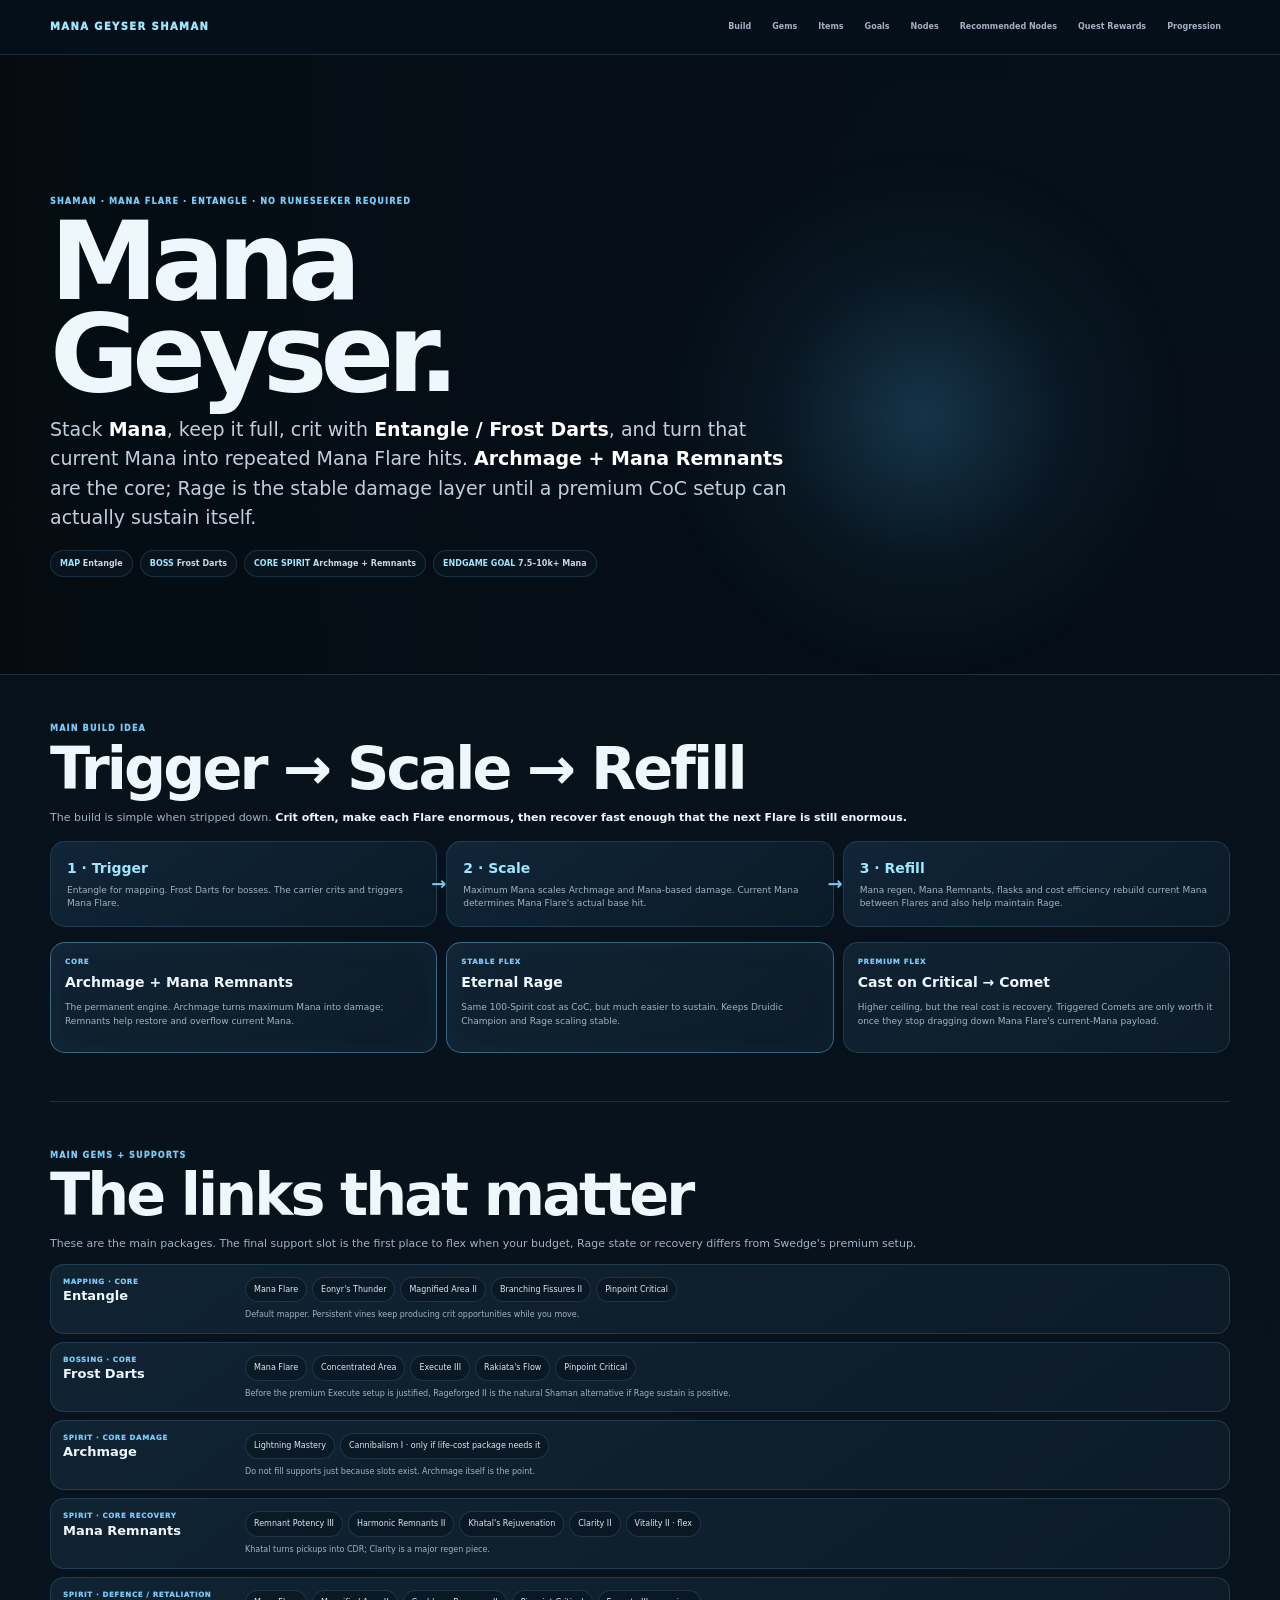
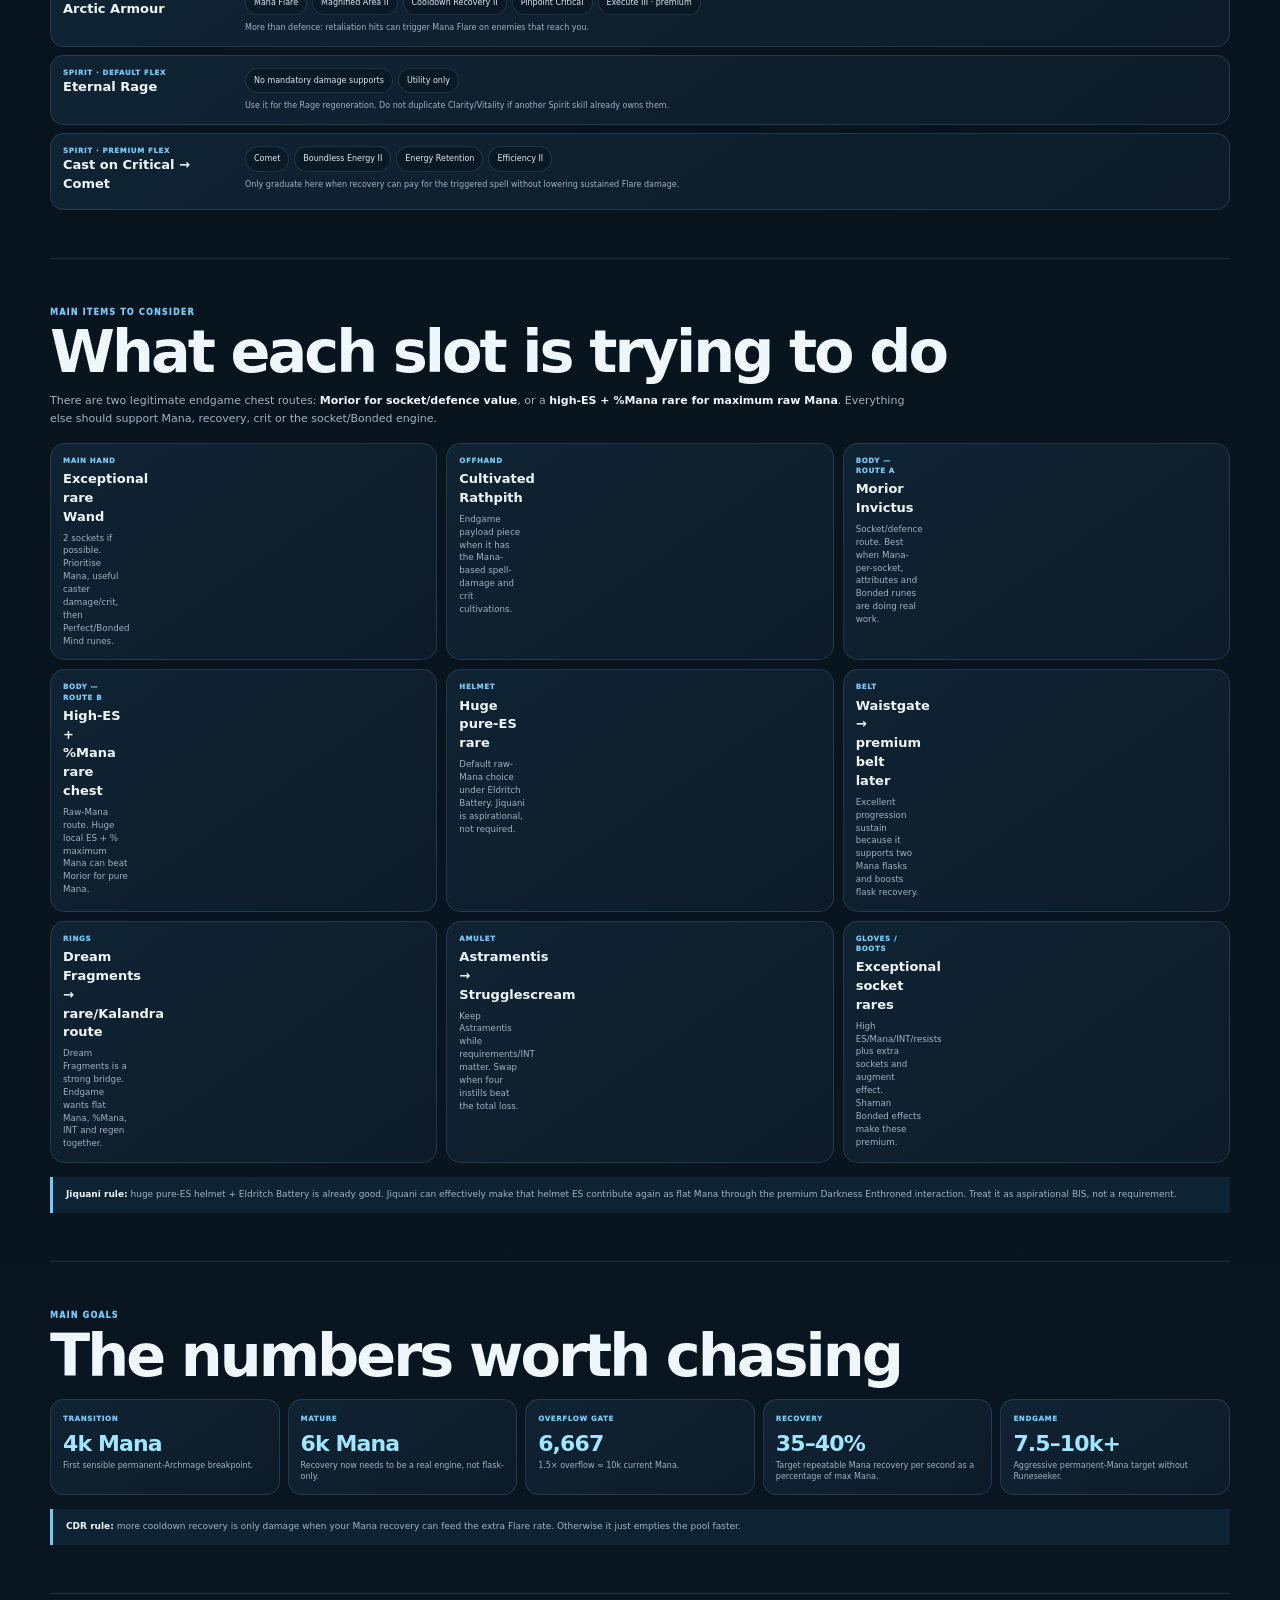
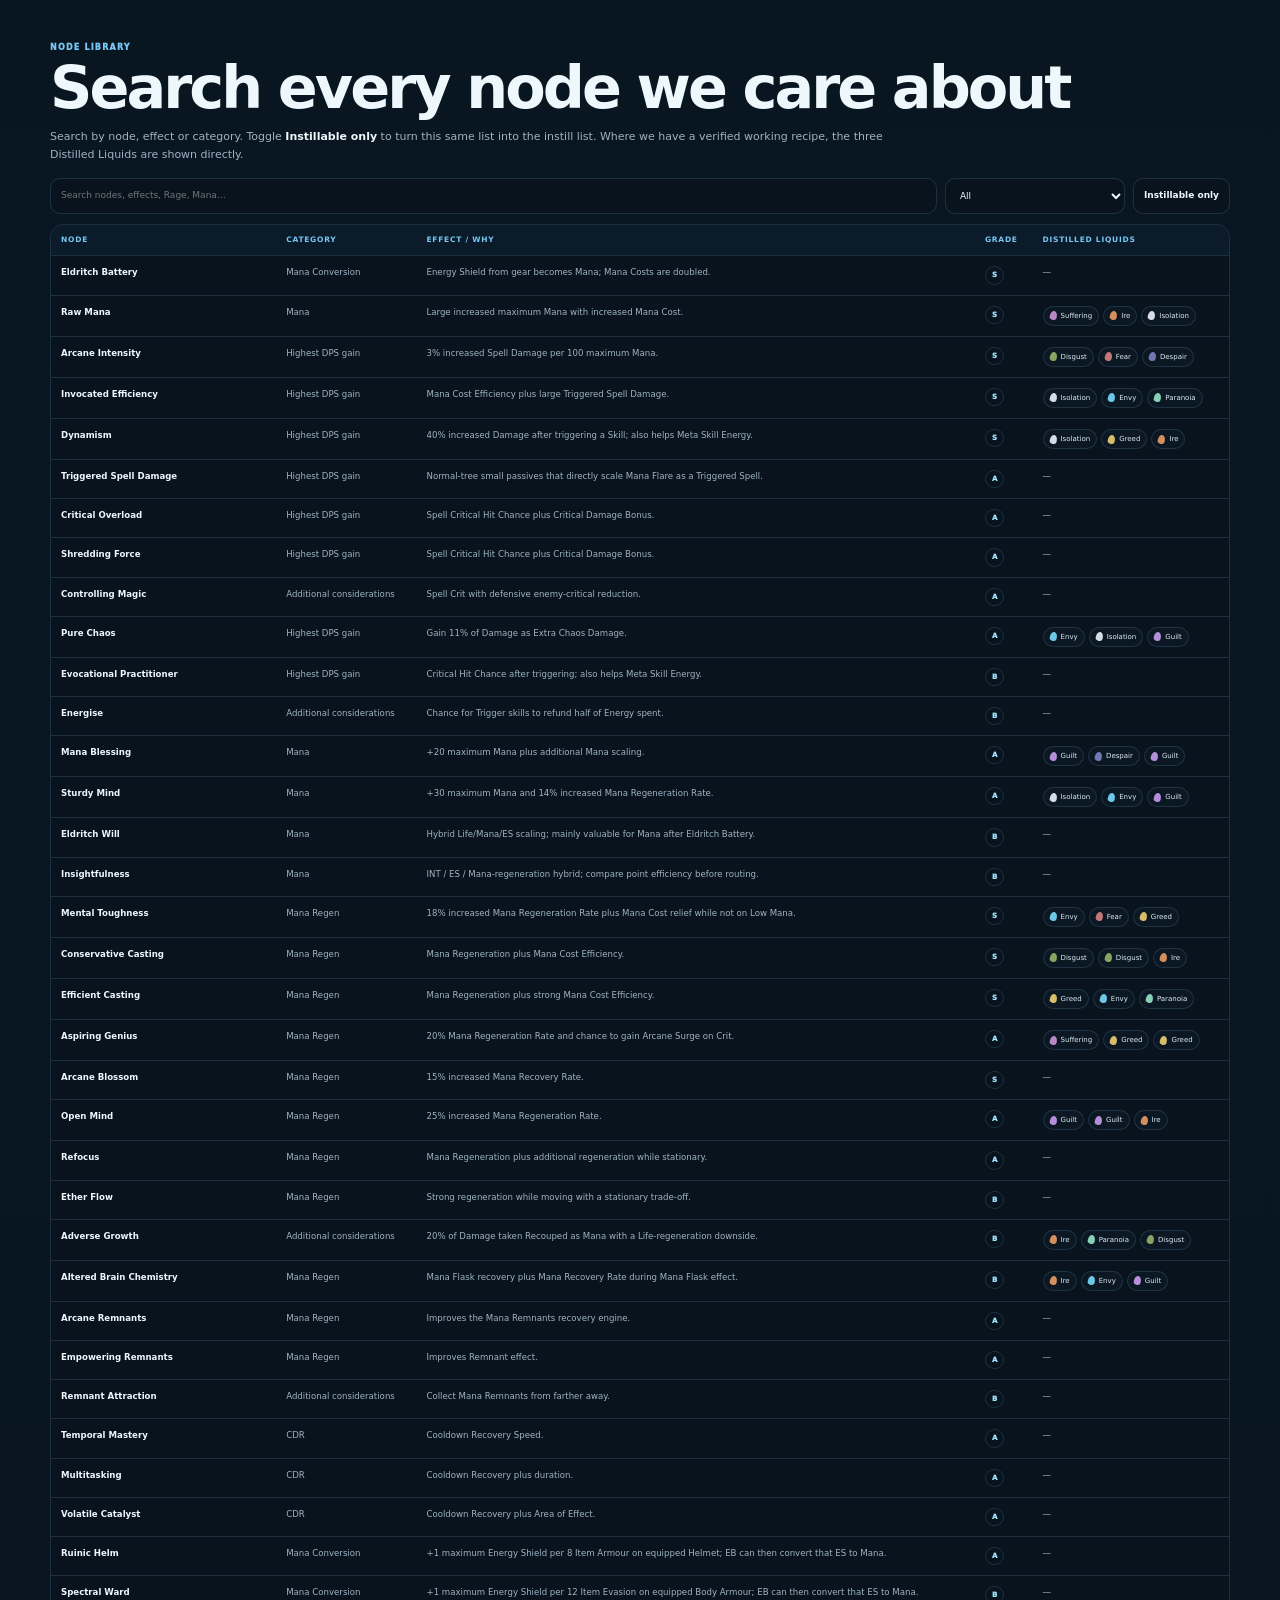
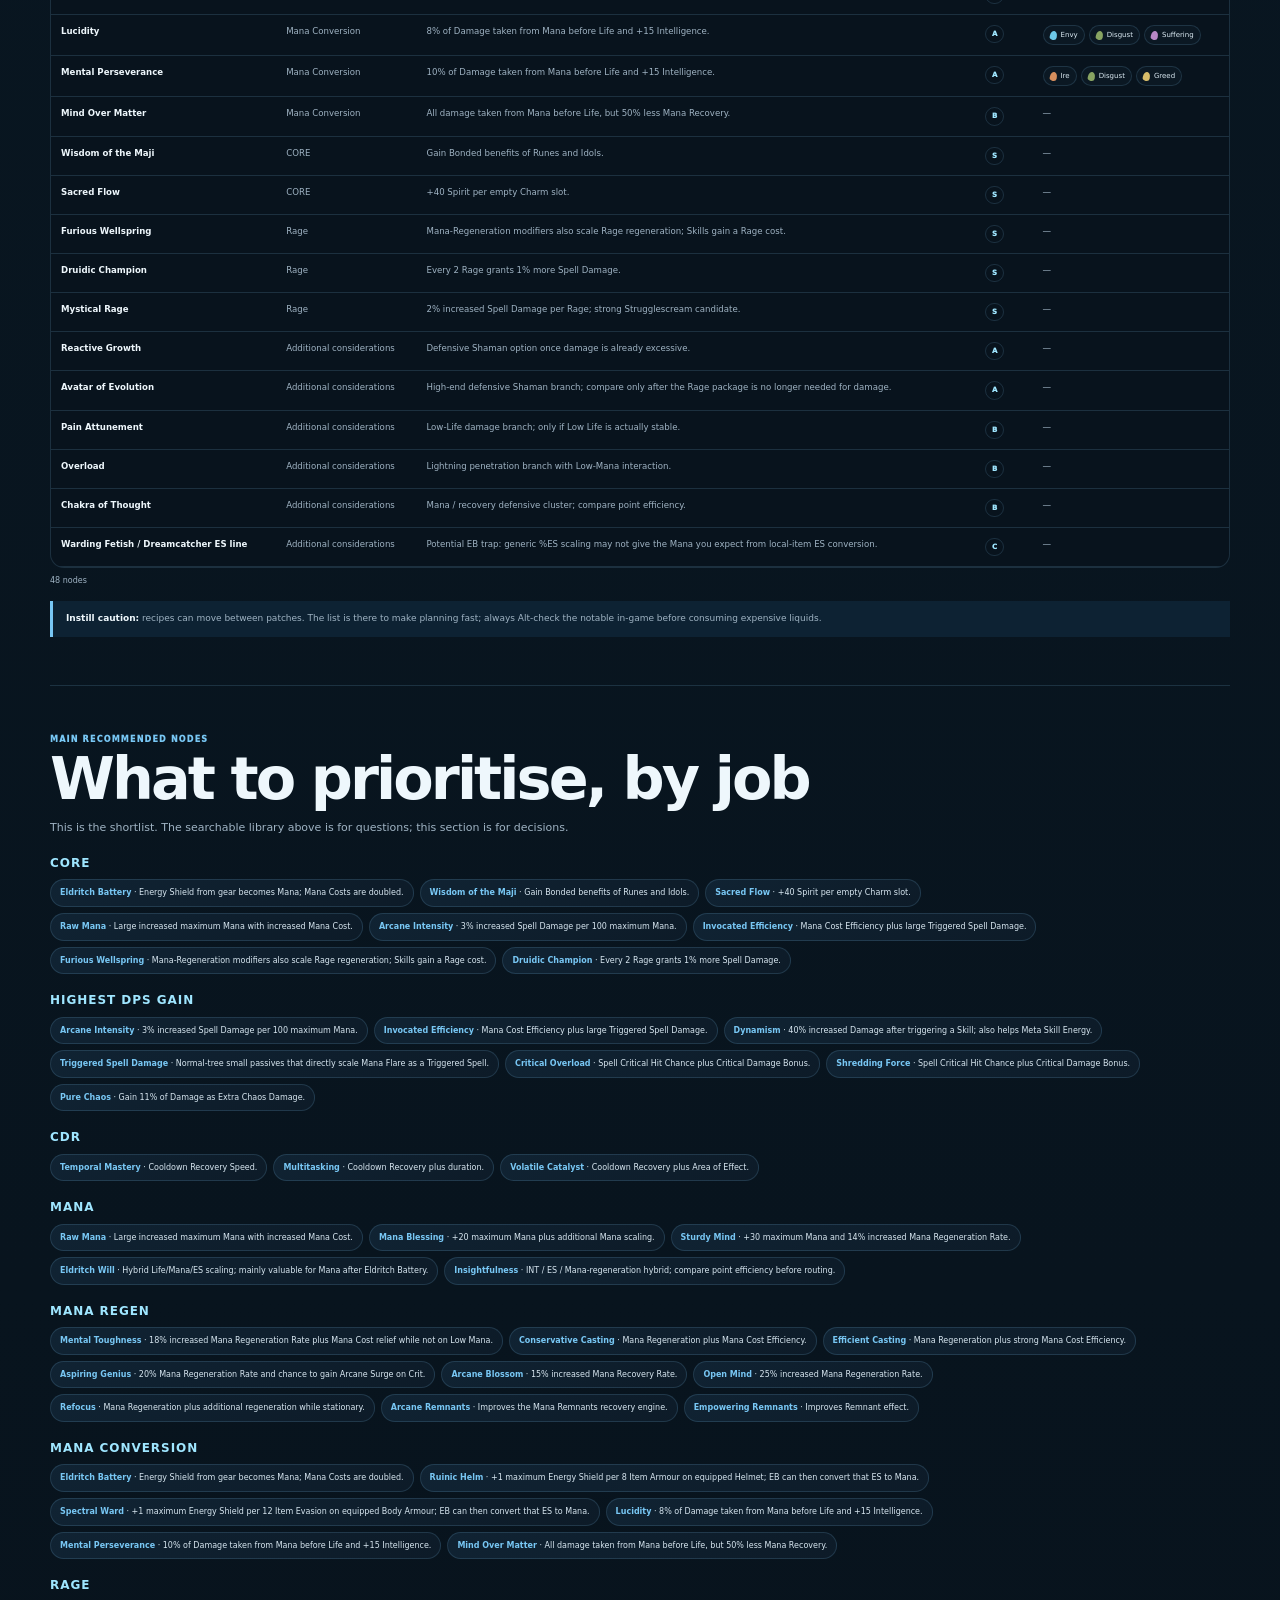
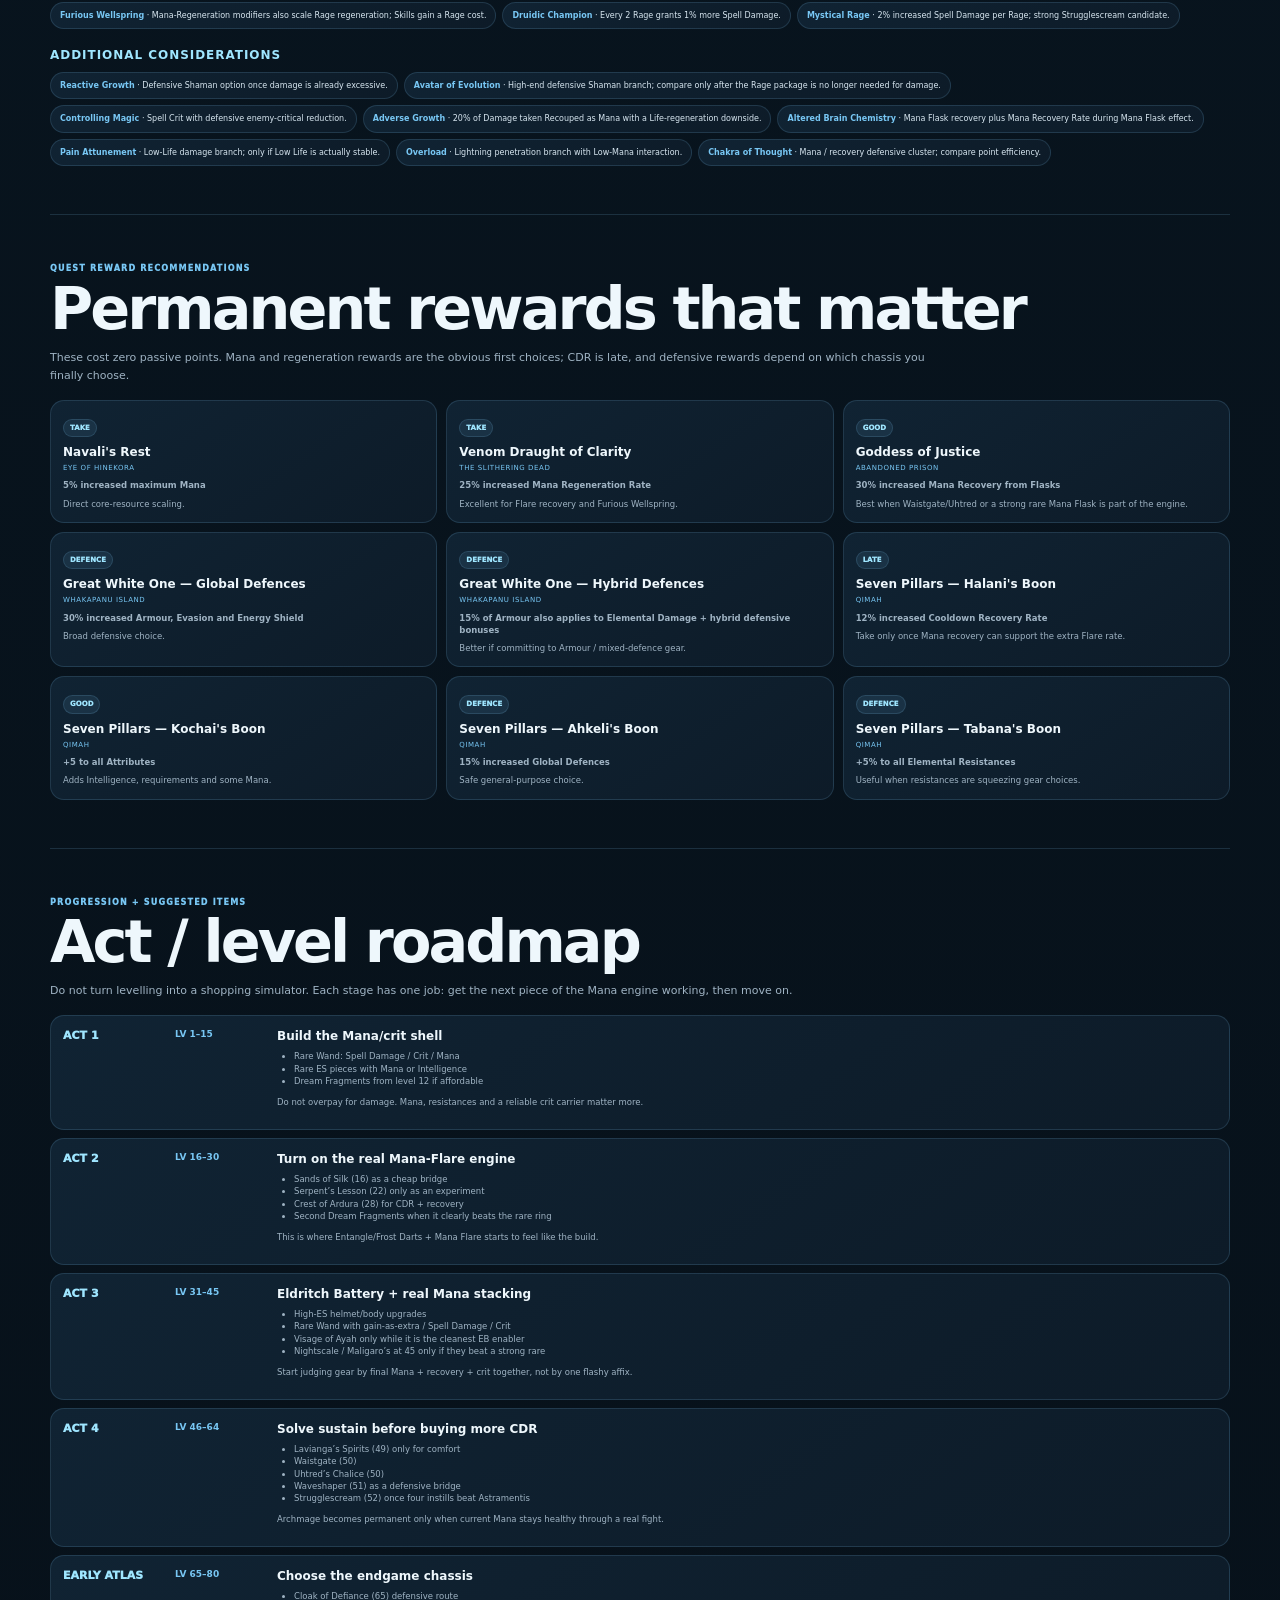
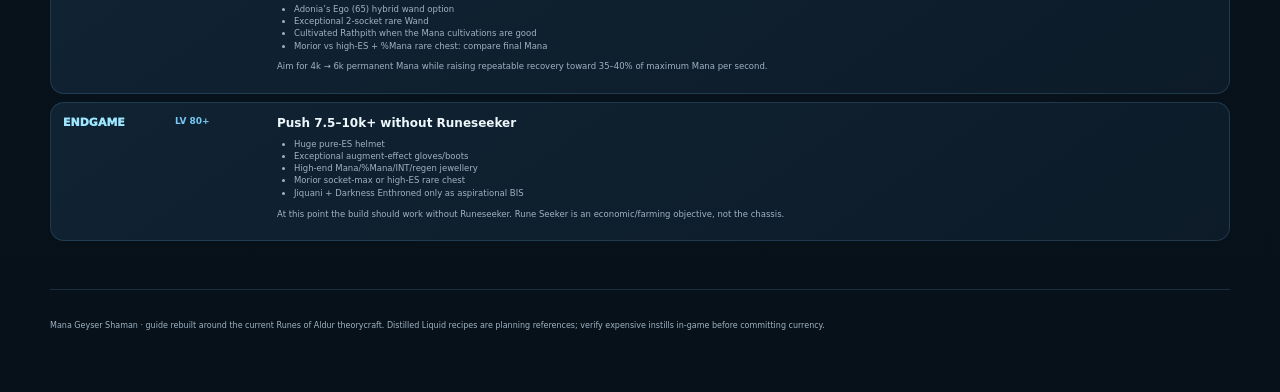
==== site/v80-index.html @ ee7581a7 "Add completely rebuilt simple guide page" ====
<!doctype html>
<html lang="en">
<head>
<meta charset="utf-8">
<meta name="viewport" content="width=device-width,initial-scale=1">
<meta name="description" content="Mana Geyser Shaman — simple Mana Flare / Entangle build guide for Path of Exile 2.">
<title>Mana Geyser Shaman — Build Guide</title>
<link rel="stylesheet" href="./v80-guide.css">
</head>
<body>
<header class="topbar"><div class="topbarInner"><div class="brand">Mana Geyser Shaman</div><nav class="nav"><a href="#build">Build</a><a href="#gems">Gems</a><a href="#items">Items</a><a href="#goals">Goals</a><a href="#nodes">Nodes</a><a href="#recommended">Recommended Nodes</a><a href="#quests">Quest Rewards</a><a href="#progression">Progression</a></nav></div></header>
<section class="hero"><div class="heroArt"></div><div class="heroInner"><div class="eyebrow">SHAMAN · MANA FLARE · ENTANGLE · NO RUNESEEKER REQUIRED</div><h1>Mana<br>Geyser.</h1><p>Stack <b>Mana</b>, keep it full, crit with <b>Entangle / Frost Darts</b>, and turn that current Mana into repeated Mana Flare hits. <b>Archmage + Mana Remnants</b> are the core; Rage is the stable damage layer until a premium CoC setup can actually sustain itself.</p><div class="heroPills"><span class="pill"><b>MAP</b> Entangle</span><span class="pill"><b>BOSS</b> Frost Darts</span><span class="pill"><b>CORE SPIRIT</b> Archmage + Remnants</span><span class="pill"><b>ENDGAME GOAL</b> 7.5–10k+ Mana</span></div></div></section>
<main>
<section class="section" id="build"><div class="kicker">MAIN BUILD IDEA</div><h2>Trigger → Scale → Refill</h2><p class="intro">The build is simple when stripped down. <b>Crit often, make each Flare enormous, then recover fast enough that the next Flare is still enormous.</b></p><div class="ideaFlow"><article class="ideaStep"><b>1 · Trigger</b><p>Entangle for mapping. Frost Darts for bosses. The carrier crits and triggers Mana Flare.</p></article><article class="ideaStep"><b>2 · Scale</b><p>Maximum Mana scales Archmage and Mana-based damage. Current Mana determines Mana Flare's actual base hit.</p></article><article class="ideaStep"><b>3 · Refill</b><p>Mana regen, Mana Remnants, flasks and cost efficiency rebuild current Mana between Flares and also help maintain Rage.</p></article></div><div class="grid3"><article class="card hot"><span class="label">CORE</span><h3>Archmage + Mana Remnants</h3><p>The permanent engine. Archmage turns maximum Mana into damage; Remnants help restore and overflow current Mana.</p></article><article class="card hot"><span class="label">STABLE FLEX</span><h3>Eternal Rage</h3><p>Same 100-Spirit cost as CoC, but much easier to sustain. Keeps Druidic Champion and Rage scaling stable.</p></article><article class="card"><span class="label">PREMIUM FLEX</span><h3>Cast on Critical → Comet</h3><p>Higher ceiling, but the real cost is recovery. Triggered Comets are only worth it once they stop dragging down Mana Flare's current-Mana payload.</p></article></div></section>

<section class="section" id="gems"><div class="kicker">MAIN GEMS + SUPPORTS</div><h2>The links that matter</h2><p class="intro">These are the main packages. The final support slot is the first place to flex when your budget, Rage state or recovery differs from Swedge's premium setup.</p>
<div class="gemRow"><div><div class="role">MAPPING · CORE</div><h3>Entangle</h3></div><div><div class="supports"><span class="support">Mana Flare</span><span class="support">Eonyr's Thunder</span><span class="support">Magnified Area II</span><span class="support">Branching Fissures II</span><span class="support">Pinpoint Critical</span></div><div class="gemNote">Default mapper. Persistent vines keep producing crit opportunities while you move.</div></div></div>
<div class="gemRow"><div><div class="role">BOSSING · CORE</div><h3>Frost Darts</h3></div><div><div class="supports"><span class="support">Mana Flare</span><span class="support">Concentrated Area</span><span class="support">Execute III</span><span class="support">Rakiata's Flow</span><span class="support">Pinpoint Critical</span></div><div class="gemNote">Before the premium Execute setup is justified, Rageforged II is the natural Shaman alternative if Rage sustain is positive.</div></div></div>
<div class="gemRow"><div><div class="role">SPIRIT · CORE DAMAGE</div><h3>Archmage</h3></div><div><div class="supports"><span class="support">Lightning Mastery</span><span class="support">Cannibalism I · only if life-cost package needs it</span></div><div class="gemNote">Do not fill supports just because slots exist. Archmage itself is the point.</div></div></div>
<div class="gemRow"><div><div class="role">SPIRIT · CORE RECOVERY</div><h3>Mana Remnants</h3></div><div><div class="supports"><span class="support">Remnant Potency III</span><span class="support">Harmonic Remnants II</span><span class="support">Khatal's Rejuvenation</span><span class="support">Clarity II</span><span class="support">Vitality II · flex</span></div><div class="gemNote">Khatal turns pickups into CDR; Clarity is a major regen piece.</div></div></div>
<div class="gemRow"><div><div class="role">SPIRIT · DEFENCE / RETALIATION</div><h3>Arctic Armour</h3></div><div><div class="supports"><span class="support">Mana Flare</span><span class="support">Magnified Area II</span><span class="support">Cooldown Recovery II</span><span class="support">Pinpoint Critical</span><span class="support">Execute III · premium</span></div><div class="gemNote">More than defence: retaliation hits can trigger Mana Flare on enemies that reach you.</div></div></div>
<div class="gemRow"><div><div class="role">SPIRIT · DEFAULT FLEX</div><h3>Eternal Rage</h3></div><div><div class="supports"><span class="support">No mandatory damage supports</span><span class="support">Utility only</span></div><div class="gemNote">Use it for the Rage regeneration. Do not duplicate Clarity/Vitality if another Spirit skill already owns them.</div></div></div>
<div class="gemRow"><div><div class="role">SPIRIT · PREMIUM FLEX</div><h3>Cast on Critical → Comet</h3></div><div><div class="supports"><span class="support">Comet</span><span class="support">Boundless Energy II</span><span class="support">Energy Retention</span><span class="support">Efficiency II</span></div><div class="gemNote">Only graduate here when recovery can pay for the triggered spell without lowering sustained Flare damage.</div></div></div>
</section>

<section class="section" id="items"><div class="kicker">MAIN ITEMS TO CONSIDER</div><h2>What each slot is trying to do</h2><p class="intro">There are two legitimate endgame chest routes: <b>Morior for socket/defence value</b>, or a <b>high-ES + %Mana rare for maximum raw Mana</b>. Everything else should support Mana, recovery, crit or the socket/Bonded engine.</p><div class="itemGrid" id="itemGrid"></div><div class="callout"><b>Jiquani rule:</b> huge pure-ES helmet + Eldritch Battery is already good. Jiquani can effectively make that helmet ES contribute again as flat Mana through the premium Darkness Enthroned interaction. Treat it as aspirational BIS, not a requirement.</div></section>

<section class="section" id="goals"><div class="kicker">MAIN GOALS</div><h2>The numbers worth chasing</h2><div class="goalGrid"><article class="goal"><span>TRANSITION</span><b>4k Mana</b><p>First sensible permanent-Archmage breakpoint.</p></article><article class="goal"><span>MATURE</span><b>6k Mana</b><p>Recovery now needs to be a real engine, not flask-only.</p></article><article class="goal"><span>OVERFLOW GATE</span><b>6,667</b><p>1.5× overflow ≈ 10k current Mana.</p></article><article class="goal"><span>RECOVERY</span><b>35–40%</b><p>Target repeatable Mana recovery per second as a percentage of max Mana.</p></article><article class="goal"><span>ENDGAME</span><b>7.5–10k+</b><p>Aggressive permanent-Mana target without Runeseeker.</p></article></div><div class="callout"><b>CDR rule:</b> more cooldown recovery is only damage when your Mana recovery can feed the extra Flare rate. Otherwise it just empties the pool faster.</div></section>

<section class="section" id="nodes"><div class="kicker">NODE LIBRARY</div><h2>Search every node we care about</h2><p class="intro">Search by node, effect or category. Toggle <b>Instillable only</b> to turn this same list into the instill list. Where we have a verified working recipe, the three Distilled Liquids are shown directly.</p><div class="toolbar"><input id="nodeSearch" placeholder="Search nodes, effects, Rage, Mana…"><select id="nodeCategory"><option>All</option><option>CORE</option><option>Highest DPS gain</option><option>CDR</option><option>Mana</option><option>Mana Regen</option><option>Mana Conversion</option><option>Rage</option><option>Additional considerations</option></select><button class="toggle" id="instillToggle" type="button">Instillable only</button></div><div class="tableWrap"><table class="nodeTable"><thead><tr><th>Node</th><th>Category</th><th>Effect / why</th><th>Grade</th><th>Distilled Liquids</th></tr></thead><tbody id="nodeRows"></tbody></table></div><div class="count" id="nodeCount"></div><div class="callout"><b>Instill caution:</b> recipes can move between patches. The list is there to make planning fast; always Alt-check the notable in-game before consuming expensive liquids.</div></section>

<section class="section" id="recommended"><div class="kicker">MAIN RECOMMENDED NODES</div><h2>What to prioritise, by job</h2><p class="intro">This is the shortlist. The searchable library above is for questions; this section is for decisions.</p><div id="recommendedNodes"></div></section>

<section class="section" id="quests"><div class="kicker">QUEST REWARD RECOMMENDATIONS</div><h2>Permanent rewards that matter</h2><p class="intro">These cost zero passive points. Mana and regeneration rewards are the obvious first choices; CDR is late, and defensive rewards depend on which chassis you finally choose.</p><div class="questGrid" id="questGrid"></div></section>

<section class="section" id="progression"><div class="kicker">PROGRESSION + SUGGESTED ITEMS</div><h2>Act / level roadmap</h2><p class="intro">Do not turn levelling into a shopping simulator. Each stage has one job: get the next piece of the Mana engine working, then move on.</p><div class="timeline" id="timeline"></div></section>
</main>
<footer>Mana Geyser Shaman · guide rebuilt around the current Runes of Aldur theorycraft. Distilled Liquid recipes are planning references; verify expensive instills in-game before committing currency.</footer>
<script src="./v80-guide-data.js"></script>
<script src="./v80-guide.js"></script>
</body>
</html>
---- site/v80-guide.css ----
:root{--bg:#07111a;--bg2:#0a1622;--panel:#0d1b28;--panel2:#102333;--line:rgba(132,198,239,.16);--text:#eef7fc;--muted:#9fb3c3;--blue:#78c7f4;--blue2:#2b7ba9;--cyan:#9fe6ff;--gold:#d8be85;--green:#8fd8b1;--red:#e7a1a1;--shadow:0 18px 50px rgba(0,0,0,.22)}*{box-sizing:border-box}html{scroll-behavior:smooth}body{margin:0;background:linear-gradient(180deg,#061019,#091722 45%,#07111a);color:var(--text);font-family:Inter,ui-sans-serif,system-ui,-apple-system,"Segoe UI",sans-serif;line-height:1.45}a{color:inherit}.topbar{position:sticky;top:0;z-index:100;background:rgba(6,16,25,.92);backdrop-filter:blur(14px);border-bottom:1px solid var(--line)}.topbarInner{width:min(1180px,calc(100% - 28px));margin:auto;display:flex;align-items:center;gap:10px;min-height:54px}.brand{font-size:10px;font-weight:950;letter-spacing:.14em;text-transform:uppercase;color:var(--cyan);white-space:nowrap}.nav{display:flex;gap:3px;overflow:auto;margin-left:auto;scrollbar-width:none}.nav a{text-decoration:none;color:var(--muted);font-size:8px;font-weight:900;padding:8px 9px;border-radius:999px;white-space:nowrap}.nav a:hover{background:rgba(120,199,244,.08);color:var(--text)}.hero{position:relative;min-height:620px;overflow:hidden;border-bottom:1px solid var(--line);display:flex;align-items:flex-end}.heroArt{position:absolute;inset:0;background:url('./assets/shaman-mana-geyser.webp') 68% 45%/cover no-repeat;filter:saturate(.85) contrast(1.03) brightness(.75);transform:scale(1.01)}.hero:before{content:"";position:absolute;inset:0;background:linear-gradient(90deg,rgba(4,12,18,.98) 0%,rgba(5,14,22,.93) 39%,rgba(5,14,22,.52) 68%,rgba(5,14,22,.24)),linear-gradient(0deg,rgba(5,14,22,.98),transparent 55%)}.hero:after{content:"";position:absolute;right:8%;top:17%;width:40vw;height:40vw;max-width:560px;max-height:560px;border-radius:50%;background:radial-gradient(circle,rgba(77,190,250,.22),rgba(49,119,169,.08) 40%,transparent 72%);filter:blur(10px)}.heroInner{position:relative;z-index:2;width:min(1180px,calc(100% - 28px));margin:auto;padding:92px 0 48px}.eyebrow,.kicker{font-size:8px;letter-spacing:.15em;text-transform:uppercase;color:var(--blue);font-weight:950}.hero h1{font-size:clamp(52px,8.5vw,112px);line-height:.84;letter-spacing:-.065em;margin:9px 0 16px;max-width:850px}.hero p{font-size:clamp(14px,1.5vw,19px);line-height:1.55;color:#bfd0dc;max-width:760px;margin:0}.hero p b{color:white}.heroPills{display:flex;gap:7px;flex-wrap:wrap;margin-top:17px}.pill{border:1px solid var(--line);background:rgba(9,23,34,.72);border-radius:999px;padding:7px 9px;font-size:8px;font-weight:900;color:#c8d8e3}.pill b{color:var(--cyan)}main{width:100%}.section{width:min(1180px,calc(100% - 28px));margin:auto;padding:48px 0;border-top:1px solid var(--line);scroll-margin-top:70px}.section:first-child{border-top:0}.section h2{font-size:clamp(34px,4.6vw,60px);line-height:.95;letter-spacing:-.05em;margin:6px 0 12px}.intro{max-width:880px;color:var(--muted);font-size:11px;line-height:1.62}.intro b{color:var(--text)}.grid2,.grid3,.grid4{display:grid;gap:9px;margin-top:15px}.grid2{grid-template-columns:repeat(2,minmax(0,1fr))}.grid3{grid-template-columns:repeat(3,minmax(0,1fr))}.grid4{grid-template-columns:repeat(4,minmax(0,1fr))}.card{border:1px solid var(--line);background:linear-gradient(145deg,var(--panel2),var(--panel));border-radius:15px;padding:14px;box-shadow:0 8px 24px rgba(0,0,0,.08)}.card.hot{border-color:rgba(120,199,244,.42);box-shadow:inset 0 0 26px rgba(46,133,181,.08)}.card .label{display:block;font-size:7px;letter-spacing:.11em;text-transform:uppercase;color:var(--blue);font-weight:950}.card h3{font-size:14px;margin:5px 0 7px}.card p,.card li{font-size:9px;line-height:1.52;color:var(--muted)}.card ul{padding-left:17px;margin:7px 0 0}.card strong{color:var(--gold)}.ideaFlow{display:grid;grid-template-columns:repeat(3,1fr);gap:9px;margin-top:15px}.ideaStep{position:relative;padding:16px;border:1px solid var(--line);border-radius:15px;background:linear-gradient(145deg,#102538,#0b1a27)}.ideaStep:not(:last-child):after{content:"→";position:absolute;right:-10px;top:50%;transform:translateY(-50%);z-index:2;color:var(--blue);font-size:18px;font-weight:900}.ideaStep b{display:block;color:var(--cyan);font-size:14px;margin-bottom:5px}.ideaStep p{font-size:9px;color:var(--muted);margin:0}.gemRow{display:grid;grid-template-columns:170px minmax(0,1fr);gap:12px;align-items:start;border:1px solid var(--line);background:linear-gradient(145deg,var(--panel2),var(--panel));border-radius:14px;padding:12px;margin-top:8px}.gemRow h3{font-size:13px;margin:0 0 3px}.gemRow .role{font-size:7px;color:var(--blue);text-transform:uppercase;font-weight:950;letter-spacing:.1em}.supports{display:flex;gap:5px;flex-wrap:wrap}.support{font-size:8px;padding:6px 8px;border-radius:999px;border:1px solid var(--line);background:rgba(4,14,22,.35);color:#d9e8f2}.gemNote{font-size:8px;color:var(--muted);margin-top:7px}.itemGrid{display:grid;grid-template-columns:repeat(3,minmax(0,1fr));gap:9px;margin-top:15px}.itemCard{display:grid;grid-template-columns:66px minmax(0,1fr);gap:9px;border:1px solid var(--line);border-radius:15px;background:linear-gradient(145deg,var(--panel2),var(--panel));padding:12px;min-height:128px}.itemCard img{width:60px;height:80px;object-fit:contain;filter:drop-shadow(0 6px 9px rgba(0,0,0,.4))}.itemCard span{display:block;font-size:7px;color:var(--blue);font-weight:950;text-transform:uppercase;letter-spacing:.1em}.itemCard h3{font-size:13px;margin:4px 0 5px}.itemCard p{font-size:8.7px;line-height:1.48;color:var(--muted);margin:0}.goalGrid{display:grid;grid-template-columns:repeat(5,1fr);gap:8px;margin-top:15px}.goal{border:1px solid var(--line);border-radius:14px;padding:12px;background:linear-gradient(145deg,var(--panel2),var(--panel))}.goal b{display:block;font-size:22px;letter-spacing:-.04em;color:var(--cyan)}.goal span{display:block;font-size:7px;text-transform:uppercase;letter-spacing:.1em;color:var(--blue);font-weight:950;margin:2px 0 4px}.goal p{font-size:8px;line-height:1.42;color:var(--muted);margin:0}.toolbar{display:grid;grid-template-columns:minmax(0,1fr) 180px auto;gap:8px;margin:15px 0 10px}.toolbar input,.toolbar select,.toggle{width:100%;border:1px solid var(--line);background:#08131d;color:var(--text);border-radius:10px;padding:10px;font:inherit;font-size:9px}.toggle{width:auto;cursor:pointer;font-weight:900}.toggle.active{background:var(--blue2);border-color:var(--blue);color:white}.tableWrap{overflow:auto;border:1px solid var(--line);border-radius:14px;background:#08131d}.nodeTable{width:100%;border-collapse:collapse;min-width:820px}.nodeTable th,.nodeTable td{padding:10px;border-bottom:1px solid var(--line);text-align:left;vertical-align:top}.nodeTable th{position:sticky;top:0;background:#0b1b29;color:var(--blue);font-size:7.5px;text-transform:uppercase;letter-spacing:.1em}.nodeTable td{font-size:8.6px;color:var(--muted)}.nodeTable td:first-child{color:var(--text);font-weight:900}.grade{display:inline-block;border:1px solid var(--line);border-radius:999px;padding:3px 6px;font-size:7px;font-weight:950;color:var(--cyan)}.liquids{display:flex;gap:4px;flex-wrap:wrap}.liquid{display:inline-flex;align-items:center;gap:4px;border:1px solid var(--line);border-radius:999px;padding:4px 6px;font-size:7px;color:#dcebf4;background:#0b1823}.liquid:before{content:"";width:7px;height:9px;border-radius:60% 60% 60% 60%/70% 70% 35% 35%;background:var(--liq,#79c8f4);transform:rotate(12deg)}.liquid[data-l="Ire"]{--liq:#d68e5d}.liquid[data-l="Guilt"]{--liq:#b58ed9}.liquid[data-l="Greed"]{--liq:#d7bc69}.liquid[data-l="Paranoia"]{--liq:#86cfb8}.liquid[data-l="Envy"]{--liq:#6dc8e8}.liquid[data-l="Disgust"]{--liq:#88a462}.liquid[data-l="Despair"]{--liq:#7377b5}.liquid[data-l="Fear"]{--liq:#c47777}.liquid[data-l="Suffering"]{--liq:#b888c6}.liquid[data-l="Isolation"]{--liq:#d4dce5}.count{font-size:8px;color:var(--muted);margin-top:7px}.categoryBlock{margin-top:18px}.categoryBlock h3{font-size:12px;color:var(--cyan);margin:0 0 7px;text-transform:uppercase;letter-spacing:.08em}.nodeChips{display:flex;gap:6px;flex-wrap:wrap}.nodeChip{border:1px solid var(--line);background:linear-gradient(145deg,var(--panel2),var(--panel));border-radius:999px;padding:7px 9px;font-size:8px;color:#d8e7f1}.nodeChip b{color:var(--blue)}.questGrid{display:grid;grid-template-columns:repeat(3,1fr);gap:9px;margin-top:15px}.questCard{border:1px solid var(--line);border-radius:14px;background:linear-gradient(145deg,var(--panel2),var(--panel));padding:12px}.questCard .rec{display:inline-block;border-radius:999px;padding:3px 6px;font-size:7px;font-weight:950;background:rgba(120,199,244,.1);color:var(--cyan);border:1px solid var(--line)}.questCard h3{font-size:12px;margin:7px 0 2px}.questCard .area{font-size:7px;text-transform:uppercase;color:var(--blue);letter-spacing:.08em}.questCard p{font-size:8.5px;color:var(--muted);line-height:1.45;margin:6px 0 0}.timeline{display:grid;gap:8px;margin-top:15px}.stage{display:grid;grid-template-columns:100px 90px minmax(0,1fr);gap:12px;align-items:start;border:1px solid var(--line);border-radius:14px;background:linear-gradient(145deg,var(--panel2),var(--panel));padding:12px}.stage .act{font-size:11px;font-weight:950;color:var(--cyan)}.stage .level{font-size:9px;font-weight:900;color:var(--blue)}.stage h3{font-size:12px;margin:0 0 5px}.stage ul{margin:5px 0 0;padding-left:17px}.stage li,.stage p{font-size:8.5px;line-height:1.45;color:var(--muted)}.callout{margin-top:14px;border-left:3px solid var(--blue);padding:11px 13px;background:rgba(17,47,68,.55);font-size:9px;line-height:1.55;color:var(--muted)}.callout b{color:var(--text)}footer{width:min(1180px,calc(100% - 28px));margin:auto;padding:30px 0 60px;border-top:1px solid var(--line);font-size:8px;color:var(--muted)}@media(max-width:900px){.grid4,.grid3,.goalGrid,.questGrid{grid-template-columns:repeat(2,1fr)}.ideaFlow{grid-template-columns:1fr}.ideaStep:not(:last-child):after{content:"↓";right:auto;left:50%;top:auto;bottom:-15px}.itemGrid{grid-template-columns:repeat(2,1fr)}.stage{grid-template-columns:90px minmax(0,1fr)}.stage>div:last-child{grid-column:2}.toolbar{grid-template-columns:1fr 150px}.toggle{grid-column:1/-1;width:max-content}.nav{display:none}}@media(max-width:620px){.hero{min-height:560px}.heroArt{background-position:58% 45%}.grid2,.grid3,.grid4,.goalGrid,.questGrid,.itemGrid{grid-template-columns:1fr}.gemRow{grid-template-columns:1fr}.stage{grid-template-columns:1fr}.stage>div:last-child{grid-column:auto}.toolbar{grid-template-columns:1fr}.toggle{grid-column:auto}.section{padding:38px 0}.topbarInner{min-height:48px}.brand{font-size:9px}}
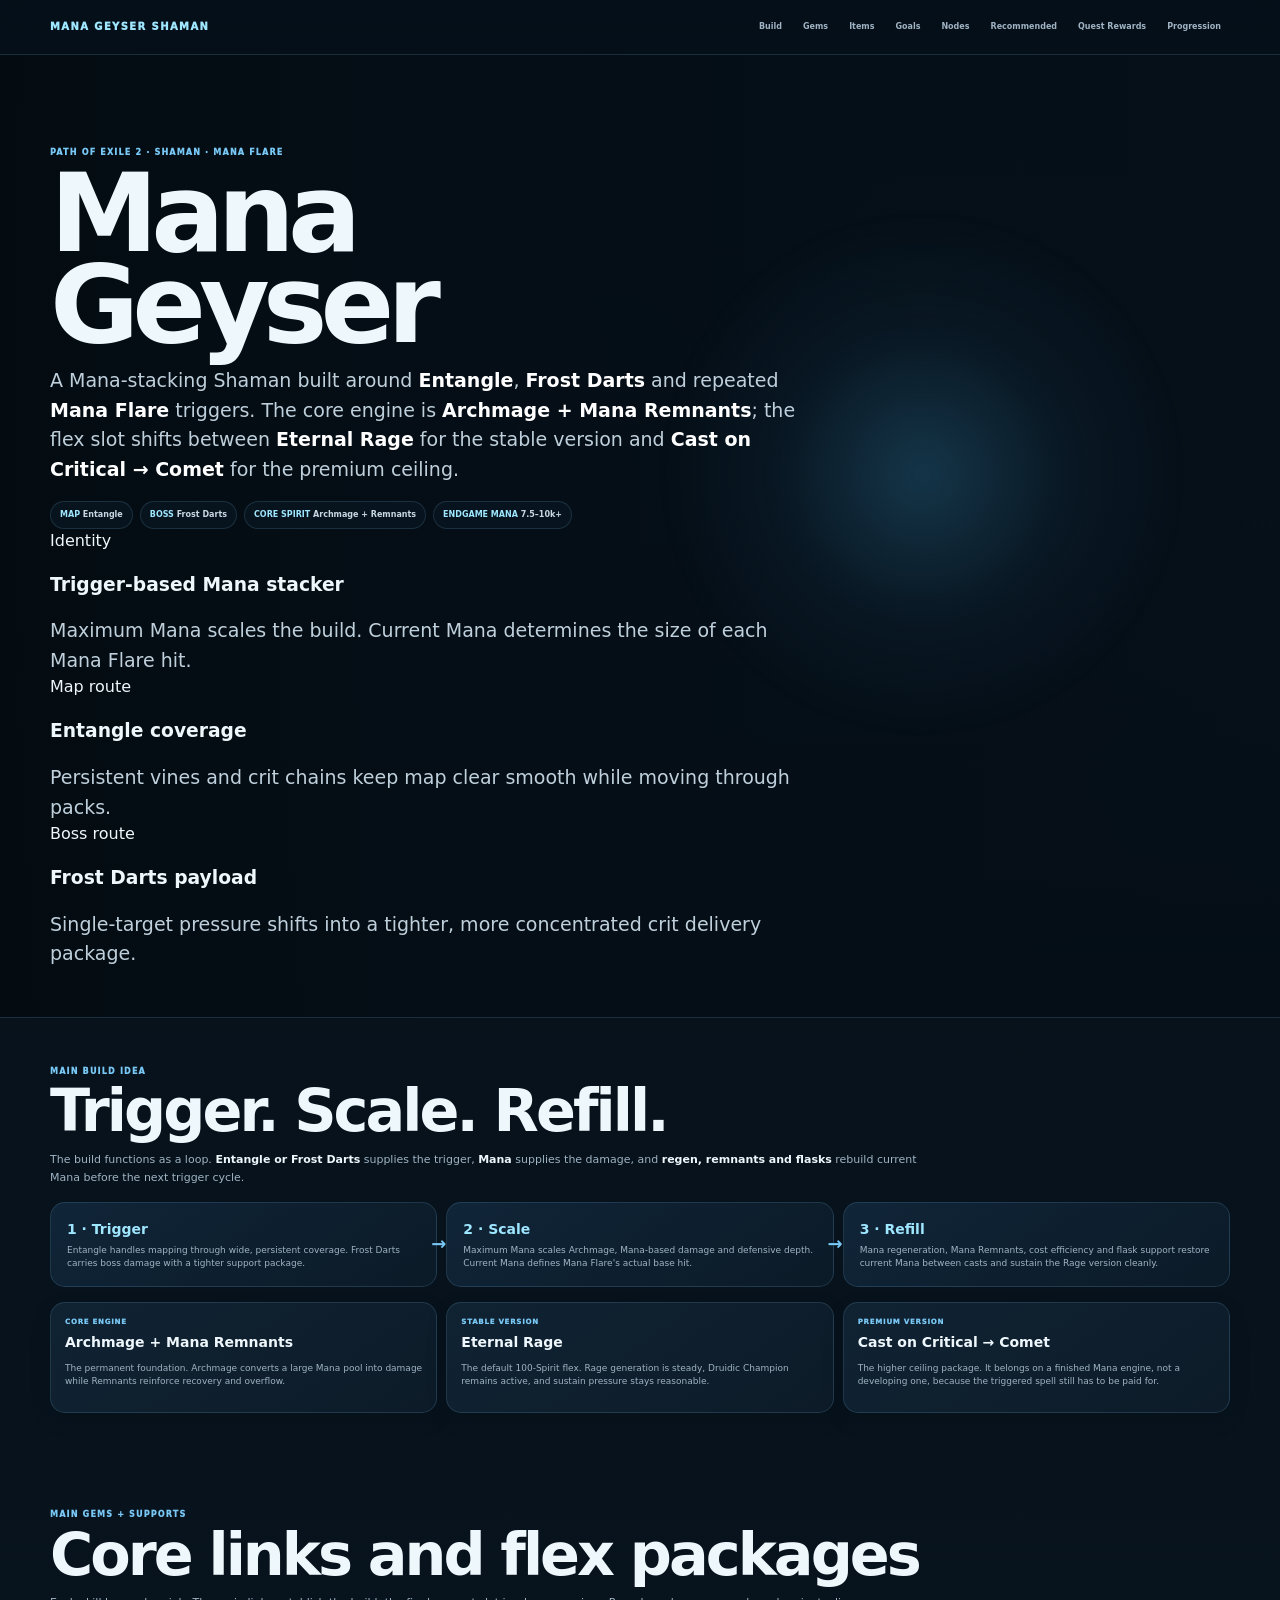
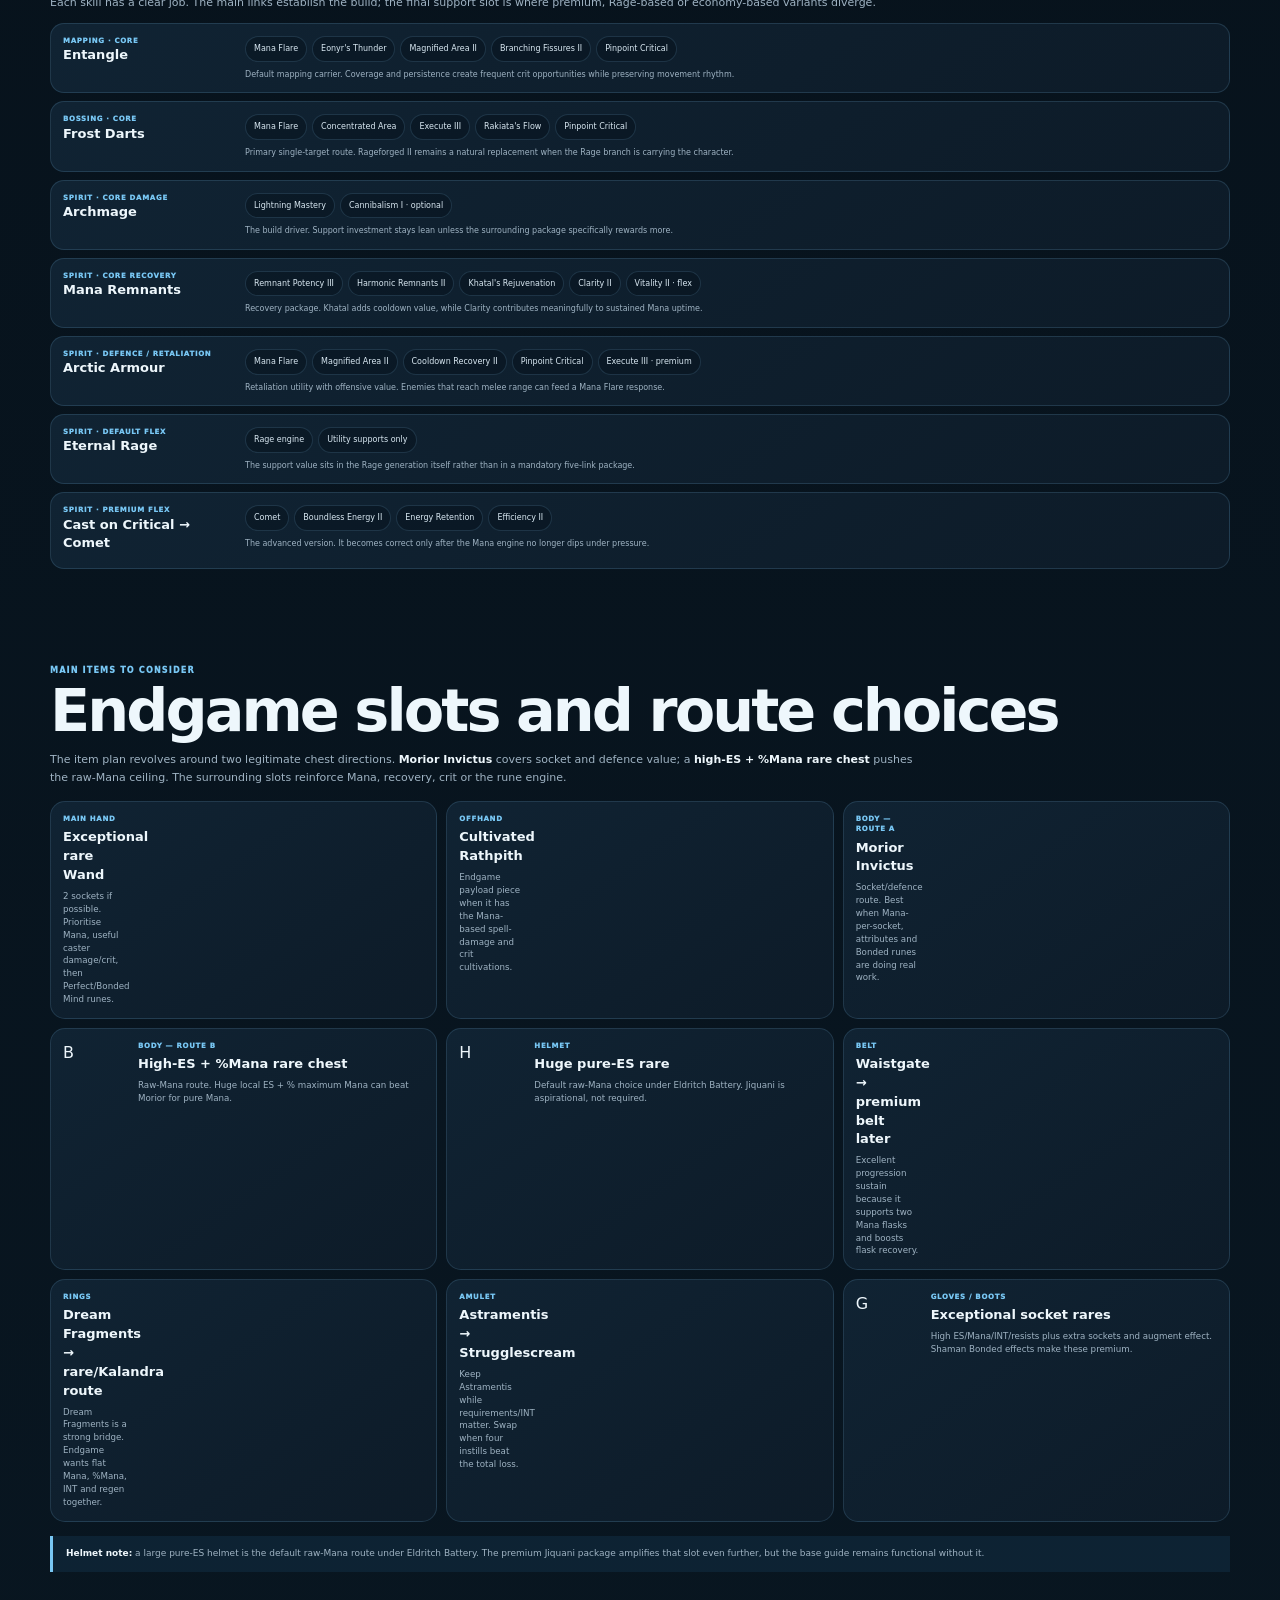
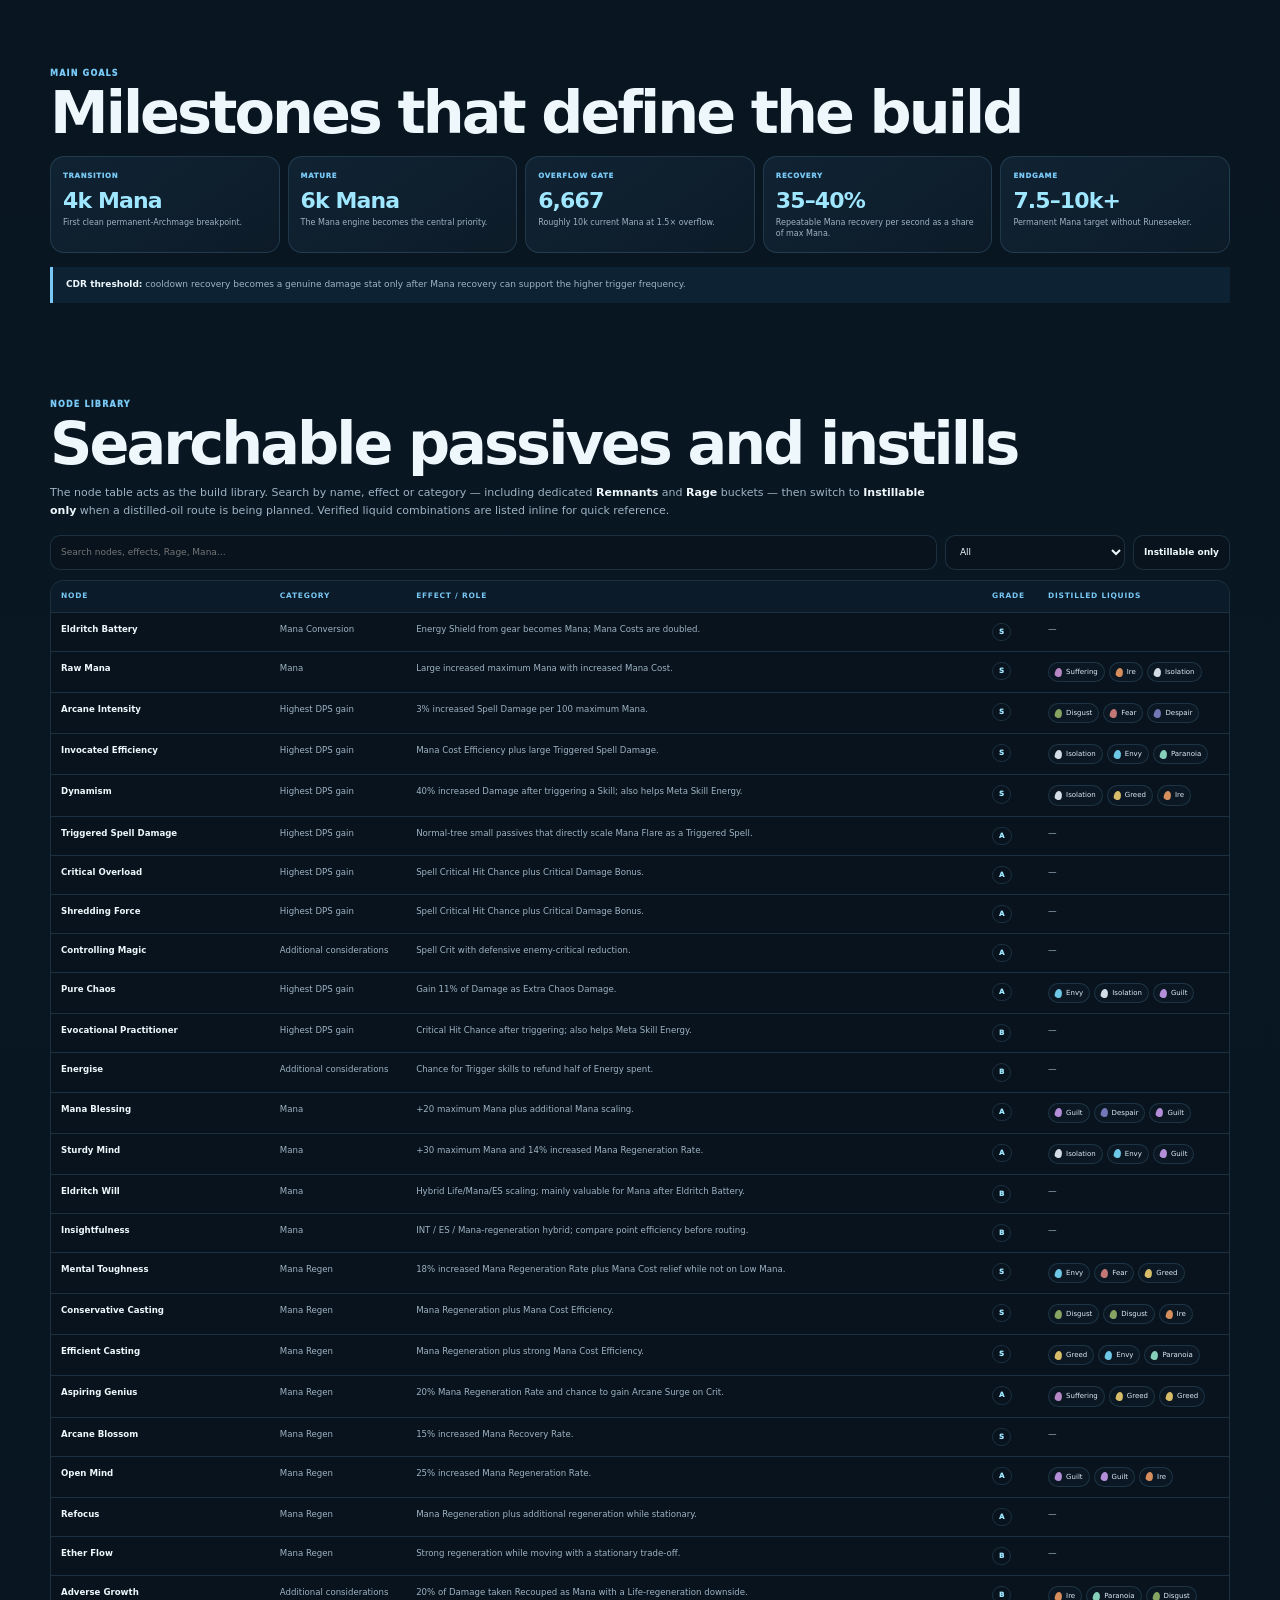
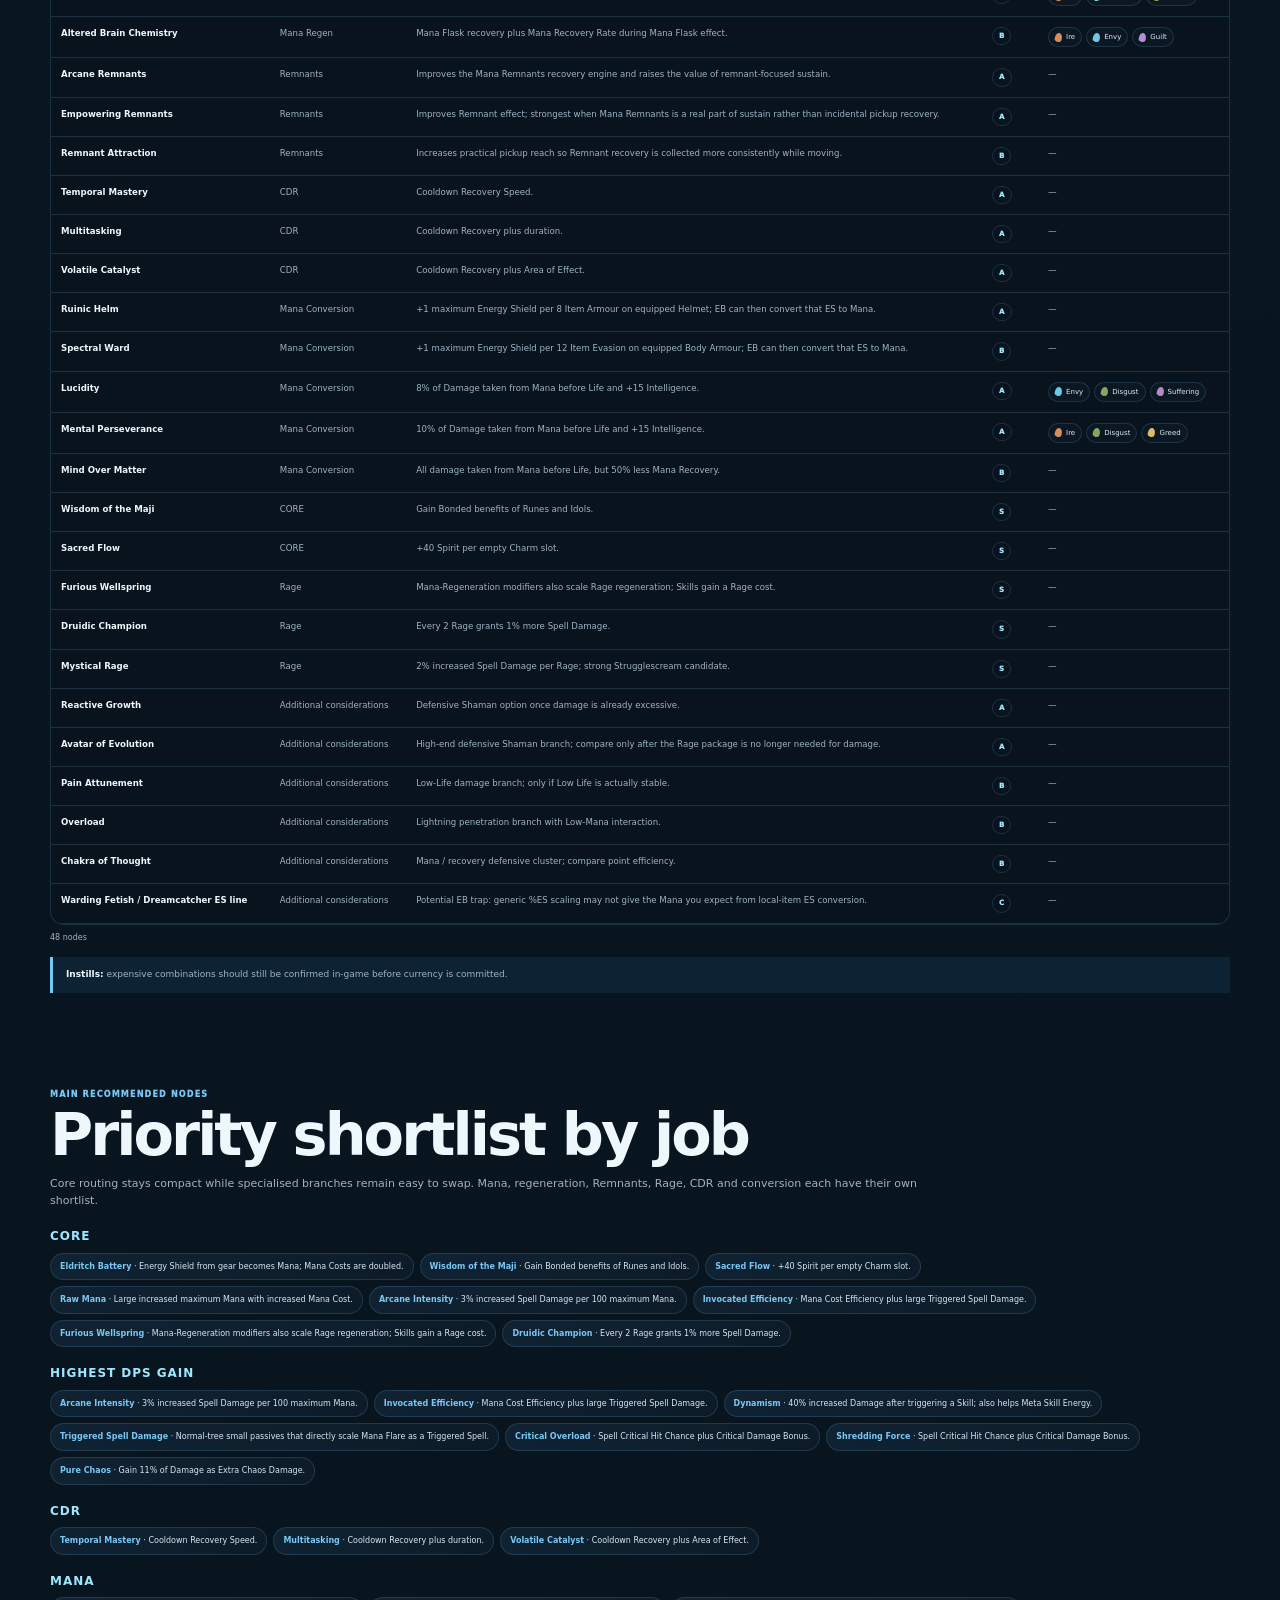
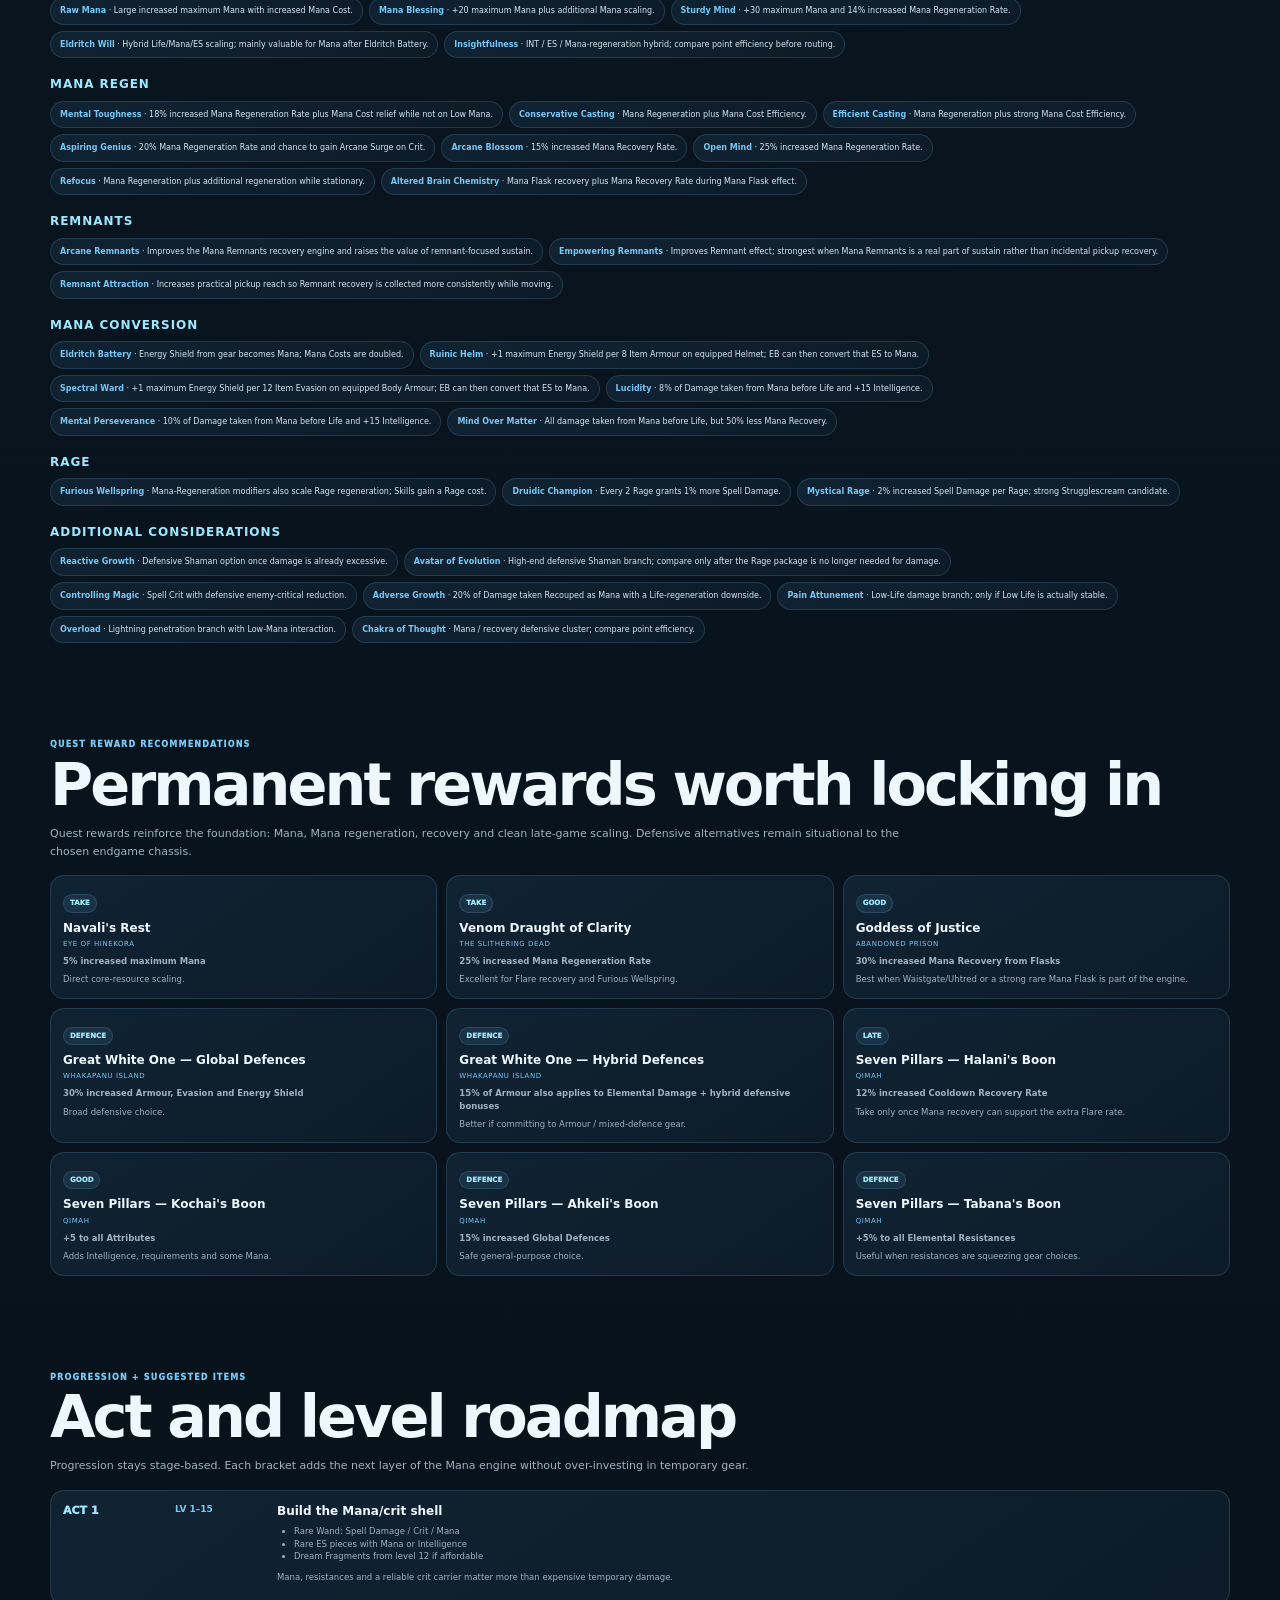
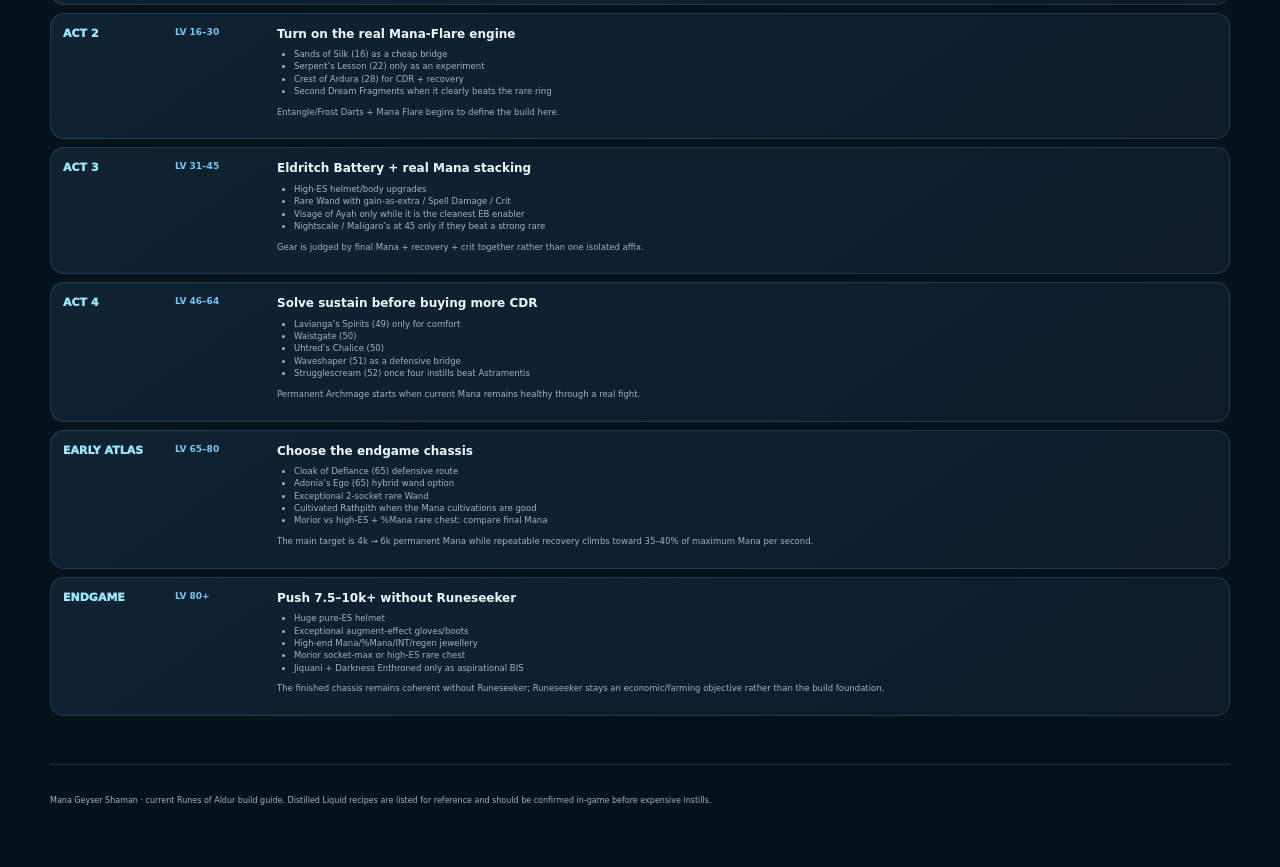
==== commit dfab5c6a: "Reskin guide into wrapped-style editorial layout" ====
--- a/site/v80-index.html
+++ b/site/v80-index.html
@@ -3,39 +3,253 @@
 <head>
 <meta charset="utf-8">
 <meta name="viewport" content="width=device-width,initial-scale=1">
-<meta name="description" content="Mana Geyser Shaman — simple Mana Flare / Entangle build guide for Path of Exile 2.">
+<meta name="description" content="Mana Geyser Shaman — Mana Flare / Entangle build guide for Path of Exile 2.">
 <title>Mana Geyser Shaman — Build Guide</title>
 <link rel="stylesheet" href="./v80-guide.css">
 </head>
 <body>
-<header class="topbar"><div class="topbarInner"><div class="brand">Mana Geyser Shaman</div><nav class="nav"><a href="#build">Build</a><a href="#gems">Gems</a><a href="#items">Items</a><a href="#goals">Goals</a><a href="#nodes">Nodes</a><a href="#recommended">Recommended Nodes</a><a href="#quests">Quest Rewards</a><a href="#progression">Progression</a></nav></div></header>
-<section class="hero"><div class="heroArt"></div><div class="heroInner"><div class="eyebrow">SHAMAN · MANA FLARE · ENTANGLE · NO RUNESEEKER REQUIRED</div><h1>Mana<br>Geyser.</h1><p>Stack <b>Mana</b>, keep it full, crit with <b>Entangle / Frost Darts</b>, and turn that current Mana into repeated Mana Flare hits. <b>Archmage + Mana Remnants</b> are the core; Rage is the stable damage layer until a premium CoC setup can actually sustain itself.</p><div class="heroPills"><span class="pill"><b>MAP</b> Entangle</span><span class="pill"><b>BOSS</b> Frost Darts</span><span class="pill"><b>CORE SPIRIT</b> Archmage + Remnants</span><span class="pill"><b>ENDGAME GOAL</b> 7.5–10k+ Mana</span></div></div></section>
+<header class="topbar">
+  <div class="topbarInner">
+    <div class="brand">Mana Geyser Shaman</div>
+    <nav class="nav">
+      <a href="#build">Build</a>
+      <a href="#gems">Gems</a>
+      <a href="#items">Items</a>
+      <a href="#goals">Goals</a>
+      <a href="#nodes">Nodes</a>
+      <a href="#recommended">Recommended</a>
+      <a href="#quests">Quest Rewards</a>
+      <a href="#progression">Progression</a>
+    </nav>
+  </div>
+</header>
+
+<section class="hero sectionShell">
+  <div class="heroArt"></div>
+  <div class="heroGlow heroGlowA"></div>
+  <div class="heroGlow heroGlowB"></div>
+  <div class="heroInner">
+    <div class="eyebrow">PATH OF EXILE 2 · SHAMAN · MANA FLARE</div>
+    <h1>Mana<br>Geyser</h1>
+    <p class="heroCopy">A Mana-stacking Shaman built around <b>Entangle</b>, <b>Frost Darts</b> and repeated <b>Mana Flare</b> triggers. The core engine is <b>Archmage + Mana Remnants</b>; the flex slot shifts between <b>Eternal Rage</b> for the stable version and <b>Cast on Critical → Comet</b> for the premium ceiling.</p>
+    <div class="heroPills">
+      <span class="pill"><b>MAP</b> Entangle</span>
+      <span class="pill"><b>BOSS</b> Frost Darts</span>
+      <span class="pill"><b>CORE SPIRIT</b> Archmage + Remnants</span>
+      <span class="pill"><b>ENDGAME MANA</b> 7.5–10k+</span>
+    </div>
+    <div class="heroCards">
+      <article class="heroCard accentBlue">
+        <span>Identity</span>
+        <h3>Trigger-based Mana stacker</h3>
+        <p>Maximum Mana scales the build. Current Mana determines the size of each Mana Flare hit.</p>
+      </article>
+      <article class="heroCard accentPink">
+        <span>Map route</span>
+        <h3>Entangle coverage</h3>
+        <p>Persistent vines and crit chains keep map clear smooth while moving through packs.</p>
+      </article>
+      <article class="heroCard accentGreen">
+        <span>Boss route</span>
+        <h3>Frost Darts payload</h3>
+        <p>Single-target pressure shifts into a tighter, more concentrated crit delivery package.</p>
+      </article>
+    </div>
+  </div>
+</section>
+
 <main>
-<section class="section" id="build"><div class="kicker">MAIN BUILD IDEA</div><h2>Trigger → Scale → Refill</h2><p class="intro">The build is simple when stripped down. <b>Crit often, make each Flare enormous, then recover fast enough that the next Flare is still enormous.</b></p><div class="ideaFlow"><article class="ideaStep"><b>1 · Trigger</b><p>Entangle for mapping. Frost Darts for bosses. The carrier crits and triggers Mana Flare.</p></article><article class="ideaStep"><b>2 · Scale</b><p>Maximum Mana scales Archmage and Mana-based damage. Current Mana determines Mana Flare's actual base hit.</p></article><article class="ideaStep"><b>3 · Refill</b><p>Mana regen, Mana Remnants, flasks and cost efficiency rebuild current Mana between Flares and also help maintain Rage.</p></article></div><div class="grid3"><article class="card hot"><span class="label">CORE</span><h3>Archmage + Mana Remnants</h3><p>The permanent engine. Archmage turns maximum Mana into damage; Remnants help restore and overflow current Mana.</p></article><article class="card hot"><span class="label">STABLE FLEX</span><h3>Eternal Rage</h3><p>Same 100-Spirit cost as CoC, but much easier to sustain. Keeps Druidic Champion and Rage scaling stable.</p></article><article class="card"><span class="label">PREMIUM FLEX</span><h3>Cast on Critical → Comet</h3><p>Higher ceiling, but the real cost is recovery. Triggered Comets are only worth it once they stop dragging down Mana Flare's current-Mana payload.</p></article></div></section>
-
-<section class="section" id="gems"><div class="kicker">MAIN GEMS + SUPPORTS</div><h2>The links that matter</h2><p class="intro">These are the main packages. The final support slot is the first place to flex when your budget, Rage state or recovery differs from Swedge's premium setup.</p>
-<div class="gemRow"><div><div class="role">MAPPING · CORE</div><h3>Entangle</h3></div><div><div class="supports"><span class="support">Mana Flare</span><span class="support">Eonyr's Thunder</span><span class="support">Magnified Area II</span><span class="support">Branching Fissures II</span><span class="support">Pinpoint Critical</span></div><div class="gemNote">Default mapper. Persistent vines keep producing crit opportunities while you move.</div></div></div>
-<div class="gemRow"><div><div class="role">BOSSING · CORE</div><h3>Frost Darts</h3></div><div><div class="supports"><span class="support">Mana Flare</span><span class="support">Concentrated Area</span><span class="support">Execute III</span><span class="support">Rakiata's Flow</span><span class="support">Pinpoint Critical</span></div><div class="gemNote">Before the premium Execute setup is justified, Rageforged II is the natural Shaman alternative if Rage sustain is positive.</div></div></div>
-<div class="gemRow"><div><div class="role">SPIRIT · CORE DAMAGE</div><h3>Archmage</h3></div><div><div class="supports"><span class="support">Lightning Mastery</span><span class="support">Cannibalism I · only if life-cost package needs it</span></div><div class="gemNote">Do not fill supports just because slots exist. Archmage itself is the point.</div></div></div>
-<div class="gemRow"><div><div class="role">SPIRIT · CORE RECOVERY</div><h3>Mana Remnants</h3></div><div><div class="supports"><span class="support">Remnant Potency III</span><span class="support">Harmonic Remnants II</span><span class="support">Khatal's Rejuvenation</span><span class="support">Clarity II</span><span class="support">Vitality II · flex</span></div><div class="gemNote">Khatal turns pickups into CDR; Clarity is a major regen piece.</div></div></div>
-<div class="gemRow"><div><div class="role">SPIRIT · DEFENCE / RETALIATION</div><h3>Arctic Armour</h3></div><div><div class="supports"><span class="support">Mana Flare</span><span class="support">Magnified Area II</span><span class="support">Cooldown Recovery II</span><span class="support">Pinpoint Critical</span><span class="support">Execute III · premium</span></div><div class="gemNote">More than defence: retaliation hits can trigger Mana Flare on enemies that reach you.</div></div></div>
-<div class="gemRow"><div><div class="role">SPIRIT · DEFAULT FLEX</div><h3>Eternal Rage</h3></div><div><div class="supports"><span class="support">No mandatory damage supports</span><span class="support">Utility only</span></div><div class="gemNote">Use it for the Rage regeneration. Do not duplicate Clarity/Vitality if another Spirit skill already owns them.</div></div></div>
-<div class="gemRow"><div><div class="role">SPIRIT · PREMIUM FLEX</div><h3>Cast on Critical → Comet</h3></div><div><div class="supports"><span class="support">Comet</span><span class="support">Boundless Energy II</span><span class="support">Energy Retention</span><span class="support">Efficiency II</span></div><div class="gemNote">Only graduate here when recovery can pay for the triggered spell without lowering sustained Flare damage.</div></div></div>
-</section>
-
-<section class="section" id="items"><div class="kicker">MAIN ITEMS TO CONSIDER</div><h2>What each slot is trying to do</h2><p class="intro">There are two legitimate endgame chest routes: <b>Morior for socket/defence value</b>, or a <b>high-ES + %Mana rare for maximum raw Mana</b>. Everything else should support Mana, recovery, crit or the socket/Bonded engine.</p><div class="itemGrid" id="itemGrid"></div><div class="callout"><b>Jiquani rule:</b> huge pure-ES helmet + Eldritch Battery is already good. Jiquani can effectively make that helmet ES contribute again as flat Mana through the premium Darkness Enthroned interaction. Treat it as aspirational BIS, not a requirement.</div></section>
-
-<section class="section" id="goals"><div class="kicker">MAIN GOALS</div><h2>The numbers worth chasing</h2><div class="goalGrid"><article class="goal"><span>TRANSITION</span><b>4k Mana</b><p>First sensible permanent-Archmage breakpoint.</p></article><article class="goal"><span>MATURE</span><b>6k Mana</b><p>Recovery now needs to be a real engine, not flask-only.</p></article><article class="goal"><span>OVERFLOW GATE</span><b>6,667</b><p>1.5× overflow ≈ 10k current Mana.</p></article><article class="goal"><span>RECOVERY</span><b>35–40%</b><p>Target repeatable Mana recovery per second as a percentage of max Mana.</p></article><article class="goal"><span>ENDGAME</span><b>7.5–10k+</b><p>Aggressive permanent-Mana target without Runeseeker.</p></article></div><div class="callout"><b>CDR rule:</b> more cooldown recovery is only damage when your Mana recovery can feed the extra Flare rate. Otherwise it just empties the pool faster.</div></section>
-
-<section class="section" id="nodes"><div class="kicker">NODE LIBRARY</div><h2>Search every node we care about</h2><p class="intro">Search by node, effect or category. Toggle <b>Instillable only</b> to turn this same list into the instill list. Where we have a verified working recipe, the three Distilled Liquids are shown directly.</p><div class="toolbar"><input id="nodeSearch" placeholder="Search nodes, effects, Rage, Mana…"><select id="nodeCategory"><option>All</option><option>CORE</option><option>Highest DPS gain</option><option>CDR</option><option>Mana</option><option>Mana Regen</option><option>Mana Conversion</option><option>Rage</option><option>Additional considerations</option></select><button class="toggle" id="instillToggle" type="button">Instillable only</button></div><div class="tableWrap"><table class="nodeTable"><thead><tr><th>Node</th><th>Category</th><th>Effect / why</th><th>Grade</th><th>Distilled Liquids</th></tr></thead><tbody id="nodeRows"></tbody></table></div><div class="count" id="nodeCount"></div><div class="callout"><b>Instill caution:</b> recipes can move between patches. The list is there to make planning fast; always Alt-check the notable in-game before consuming expensive liquids.</div></section>
-
-<section class="section" id="recommended"><div class="kicker">MAIN RECOMMENDED NODES</div><h2>What to prioritise, by job</h2><p class="intro">This is the shortlist. The searchable library above is for questions; this section is for decisions.</p><div id="recommendedNodes"></div></section>
-
-<section class="section" id="quests"><div class="kicker">QUEST REWARD RECOMMENDATIONS</div><h2>Permanent rewards that matter</h2><p class="intro">These cost zero passive points. Mana and regeneration rewards are the obvious first choices; CDR is late, and defensive rewards depend on which chassis you finally choose.</p><div class="questGrid" id="questGrid"></div></section>
-
-<section class="section" id="progression"><div class="kicker">PROGRESSION + SUGGESTED ITEMS</div><h2>Act / level roadmap</h2><p class="intro">Do not turn levelling into a shopping simulator. Each stage has one job: get the next piece of the Mana engine working, then move on.</p><div class="timeline" id="timeline"></div></section>
+  <section class="sectionShell shellBlue" id="build">
+    <div class="section">
+      <div class="kicker">MAIN BUILD IDEA</div>
+      <h2>Trigger. Scale. Refill.</h2>
+      <p class="intro">The build functions as a loop. <b>Entangle or Frost Darts</b> supplies the trigger, <b>Mana</b> supplies the damage, and <b>regen, remnants and flasks</b> rebuild current Mana before the next trigger cycle.</p>
+      <div class="ideaFlow">
+        <article class="ideaStep">
+          <b>1 · Trigger</b>
+          <p>Entangle handles mapping through wide, persistent coverage. Frost Darts carries boss damage with a tighter support package.</p>
+        </article>
+        <article class="ideaStep">
+          <b>2 · Scale</b>
+          <p>Maximum Mana scales Archmage, Mana-based damage and defensive depth. Current Mana defines Mana Flare's actual base hit.</p>
+        </article>
+        <article class="ideaStep">
+          <b>3 · Refill</b>
+          <p>Mana regeneration, Mana Remnants, cost efficiency and flask support restore current Mana between casts and sustain the Rage version cleanly.</p>
+        </article>
+      </div>
+      <div class="grid3 featureGrid">
+        <article class="card featureCard accentBlue">
+          <span class="label">CORE ENGINE</span>
+          <h3>Archmage + Mana Remnants</h3>
+          <p>The permanent foundation. Archmage converts a large Mana pool into damage while Remnants reinforce recovery and overflow.</p>
+        </article>
+        <article class="card featureCard accentGreen">
+          <span class="label">STABLE VERSION</span>
+          <h3>Eternal Rage</h3>
+          <p>The default 100-Spirit flex. Rage generation is steady, Druidic Champion remains active, and sustain pressure stays reasonable.</p>
+        </article>
+        <article class="card featureCard accentPink">
+          <span class="label">PREMIUM VERSION</span>
+          <h3>Cast on Critical → Comet</h3>
+          <p>The higher ceiling package. It belongs on a finished Mana engine, not a developing one, because the triggered spell still has to be paid for.</p>
+        </article>
+      </div>
+    </div>
+  </section>
+
+  <section class="sectionShell shellPink" id="gems">
+    <div class="section">
+      <div class="kicker">MAIN GEMS + SUPPORTS</div>
+      <h2>Core links and flex packages</h2>
+      <p class="intro">Each skill has a clear job. The main links establish the build; the final support slot is where premium, Rage-based or economy-based variants diverge.</p>
+
+      <div class="gemRow accentBlue">
+        <div><div class="role">MAPPING · CORE</div><h3>Entangle</h3></div>
+        <div>
+          <div class="supports"><span class="support">Mana Flare</span><span class="support">Eonyr's Thunder</span><span class="support">Magnified Area II</span><span class="support">Branching Fissures II</span><span class="support">Pinpoint Critical</span></div>
+          <div class="gemNote">Default mapping carrier. Coverage and persistence create frequent crit opportunities while preserving movement rhythm.</div>
+        </div>
+      </div>
+
+      <div class="gemRow accentGreen">
+        <div><div class="role">BOSSING · CORE</div><h3>Frost Darts</h3></div>
+        <div>
+          <div class="supports"><span class="support">Mana Flare</span><span class="support">Concentrated Area</span><span class="support">Execute III</span><span class="support">Rakiata's Flow</span><span class="support">Pinpoint Critical</span></div>
+          <div class="gemNote">Primary single-target route. Rageforged II remains a natural replacement when the Rage branch is carrying the character.</div>
+        </div>
+      </div>
+
+      <div class="gemRow accentBlue">
+        <div><div class="role">SPIRIT · CORE DAMAGE</div><h3>Archmage</h3></div>
+        <div>
+          <div class="supports"><span class="support">Lightning Mastery</span><span class="support">Cannibalism I · optional</span></div>
+          <div class="gemNote">The build driver. Support investment stays lean unless the surrounding package specifically rewards more.</div>
+        </div>
+      </div>
+
+      <div class="gemRow accentPink">
+        <div><div class="role">SPIRIT · CORE RECOVERY</div><h3>Mana Remnants</h3></div>
+        <div>
+          <div class="supports"><span class="support">Remnant Potency III</span><span class="support">Harmonic Remnants II</span><span class="support">Khatal's Rejuvenation</span><span class="support">Clarity II</span><span class="support">Vitality II · flex</span></div>
+          <div class="gemNote">Recovery package. Khatal adds cooldown value, while Clarity contributes meaningfully to sustained Mana uptime.</div>
+        </div>
+      </div>
+
+      <div class="gemRow accentGreen">
+        <div><div class="role">SPIRIT · DEFENCE / RETALIATION</div><h3>Arctic Armour</h3></div>
+        <div>
+          <div class="supports"><span class="support">Mana Flare</span><span class="support">Magnified Area II</span><span class="support">Cooldown Recovery II</span><span class="support">Pinpoint Critical</span><span class="support">Execute III · premium</span></div>
+          <div class="gemNote">Retaliation utility with offensive value. Enemies that reach melee range can feed a Mana Flare response.</div>
+        </div>
+      </div>
+
+      <div class="gemRow accentBlue">
+        <div><div class="role">SPIRIT · DEFAULT FLEX</div><h3>Eternal Rage</h3></div>
+        <div>
+          <div class="supports"><span class="support">Rage engine</span><span class="support">Utility supports only</span></div>
+          <div class="gemNote">The support value sits in the Rage generation itself rather than in a mandatory five-link package.</div>
+        </div>
+      </div>
+
+      <div class="gemRow accentPink">
+        <div><div class="role">SPIRIT · PREMIUM FLEX</div><h3>Cast on Critical → Comet</h3></div>
+        <div>
+          <div class="supports"><span class="support">Comet</span><span class="support">Boundless Energy II</span><span class="support">Energy Retention</span><span class="support">Efficiency II</span></div>
+          <div class="gemNote">The advanced version. It becomes correct only after the Mana engine no longer dips under pressure.</div>
+        </div>
+      </div>
+    </div>
+  </section>
+
+  <section class="sectionShell shellGreen" id="items">
+    <div class="section">
+      <div class="kicker">MAIN ITEMS TO CONSIDER</div>
+      <h2>Endgame slots and route choices</h2>
+      <p class="intro">The item plan revolves around two legitimate chest directions. <b>Morior Invictus</b> covers socket and defence value; a <b>high-ES + %Mana rare chest</b> pushes the raw-Mana ceiling. The surrounding slots reinforce Mana, recovery, crit or the rune engine.</p>
+      <div class="itemGrid" id="itemGrid"></div>
+      <div class="callout accentBlue"><b>Helmet note:</b> a large pure-ES helmet is the default raw-Mana route under Eldritch Battery. The premium Jiquani package amplifies that slot even further, but the base guide remains functional without it.</div>
+    </div>
+  </section>
+
+  <section class="sectionShell shellBlue" id="goals">
+    <div class="section">
+      <div class="kicker">MAIN GOALS</div>
+      <h2>Milestones that define the build</h2>
+      <div class="goalGrid">
+        <article class="goal accentBlue"><span>TRANSITION</span><b>4k Mana</b><p>First clean permanent-Archmage breakpoint.</p></article>
+        <article class="goal accentPink"><span>MATURE</span><b>6k Mana</b><p>The Mana engine becomes the central priority.</p></article>
+        <article class="goal accentGreen"><span>OVERFLOW GATE</span><b>6,667</b><p>Roughly 10k current Mana at 1.5× overflow.</p></article>
+        <article class="goal accentBlue"><span>RECOVERY</span><b>35–40%</b><p>Repeatable Mana recovery per second as a share of max Mana.</p></article>
+        <article class="goal accentPink"><span>ENDGAME</span><b>7.5–10k+</b><p>Permanent Mana target without Runeseeker.</p></article>
+      </div>
+      <div class="callout accentPink"><b>CDR threshold:</b> cooldown recovery becomes a genuine damage stat only after Mana recovery can support the higher trigger frequency.</div>
+    </div>
+  </section>
+
+  <section class="sectionShell shellPink" id="nodes">
+    <div class="section">
+      <div class="kicker">NODE LIBRARY</div>
+      <h2>Searchable passives and instills</h2>
+      <p class="intro">The node table acts as the build library. Search by name, effect or category — including dedicated <b>Remnants</b> and <b>Rage</b> buckets — then switch to <b>Instillable only</b> when a distilled-oil route is being planned. Verified liquid combinations are listed inline for quick reference.</p>
+      <div class="toolbar">
+        <input id="nodeSearch" placeholder="Search nodes, effects, Rage, Mana…">
+        <select id="nodeCategory">
+          <option>All</option>
+          <option>CORE</option>
+          <option>Highest DPS gain</option>
+          <option>CDR</option>
+          <option>Mana</option>
+          <option>Mana Regen</option>
+          <option>Remnants</option>
+          <option>Mana Conversion</option>
+          <option>Rage</option>
+          <option>Additional considerations</option>
+        </select>
+        <button class="toggle" id="instillToggle" type="button">Instillable only</button>
+      </div>
+      <div class="tableWrap">
+        <table class="nodeTable">
+          <thead>
+            <tr><th>Node</th><th>Category</th><th>Effect / role</th><th>Grade</th><th>Distilled Liquids</th></tr>
+          </thead>
+          <tbody id="nodeRows"></tbody>
+        </table>
+      </div>
+      <div class="count" id="nodeCount"></div>
+      <div class="callout accentGreen"><b>Instills:</b> expensive combinations should still be confirmed in-game before currency is committed.</div>
+    </div>
+  </section>
+
+  <section class="sectionShell shellGreen" id="recommended">
+    <div class="section">
+      <div class="kicker">MAIN RECOMMENDED NODES</div>
+      <h2>Priority shortlist by job</h2>
+      <p class="intro">Core routing stays compact while specialised branches remain easy to swap. Mana, regeneration, Remnants, Rage, CDR and conversion each have their own shortlist.</p>
+      <div id="recommendedNodes"></div>
+    </div>
+  </section>
+
+  <section class="sectionShell shellBlue" id="quests">
+    <div class="section">
+      <div class="kicker">QUEST REWARD RECOMMENDATIONS</div>
+      <h2>Permanent rewards worth locking in</h2>
+      <p class="intro">Quest rewards reinforce the foundation: Mana, Mana regeneration, recovery and clean late-game scaling. Defensive alternatives remain situational to the chosen endgame chassis.</p>
+      <div class="questGrid" id="questGrid"></div>
+    </div>
+  </section>
+
+  <section class="sectionShell shellPink" id="progression">
+    <div class="section">
+      <div class="kicker">PROGRESSION + SUGGESTED ITEMS</div>
+      <h2>Act and level roadmap</h2>
+      <p class="intro">Progression stays stage-based. Each bracket adds the next layer of the Mana engine without over-investing in temporary gear.</p>
+      <div class="timeline" id="timeline"></div>
+    </div>
+  </section>
 </main>
-<footer>Mana Geyser Shaman · guide rebuilt around the current Runes of Aldur theorycraft. Distilled Liquid recipes are planning references; verify expensive instills in-game before committing currency.</footer>
+
+<footer>Mana Geyser Shaman · current Runes of Aldur build guide. Distilled Liquid recipes are listed for reference and should be confirmed in-game before expensive instills.</footer>
 <script src="./v80-guide-data.js"></script>
 <script src="./v80-guide.js"></script>
 </body>
